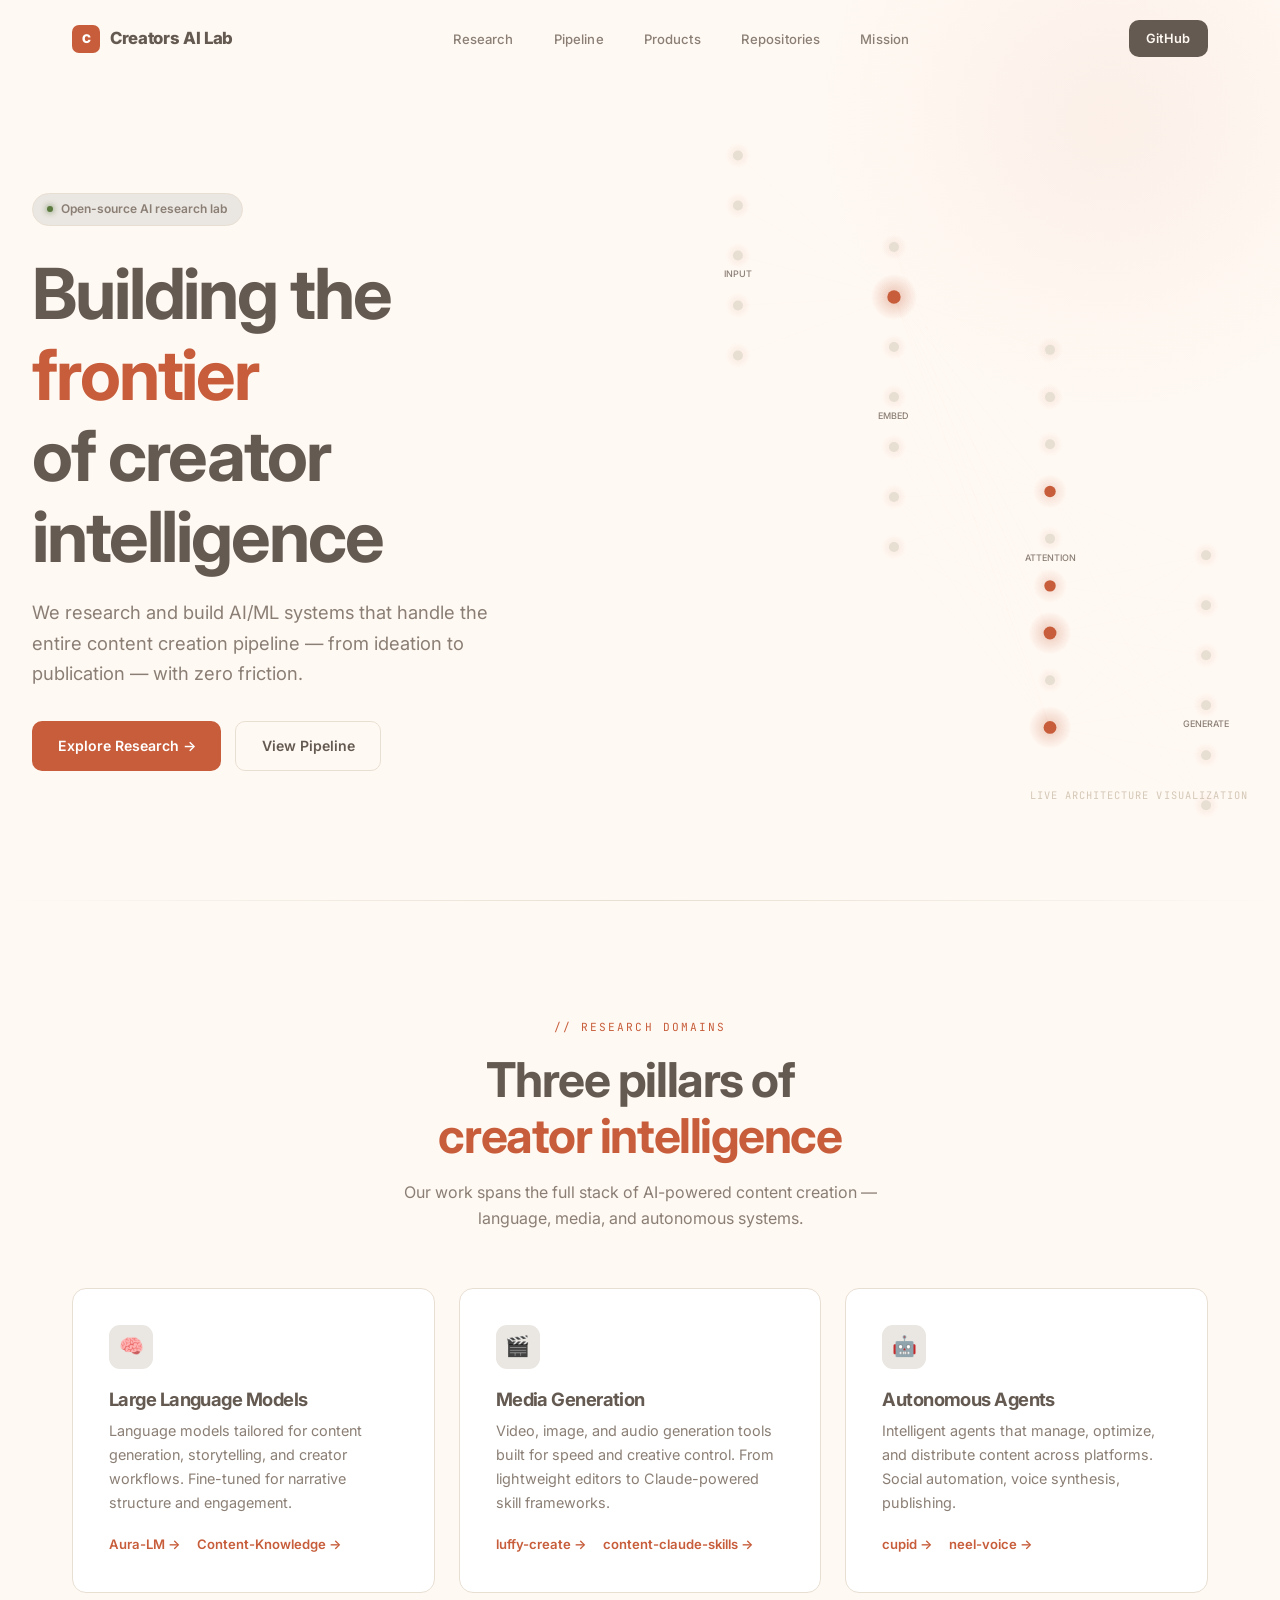
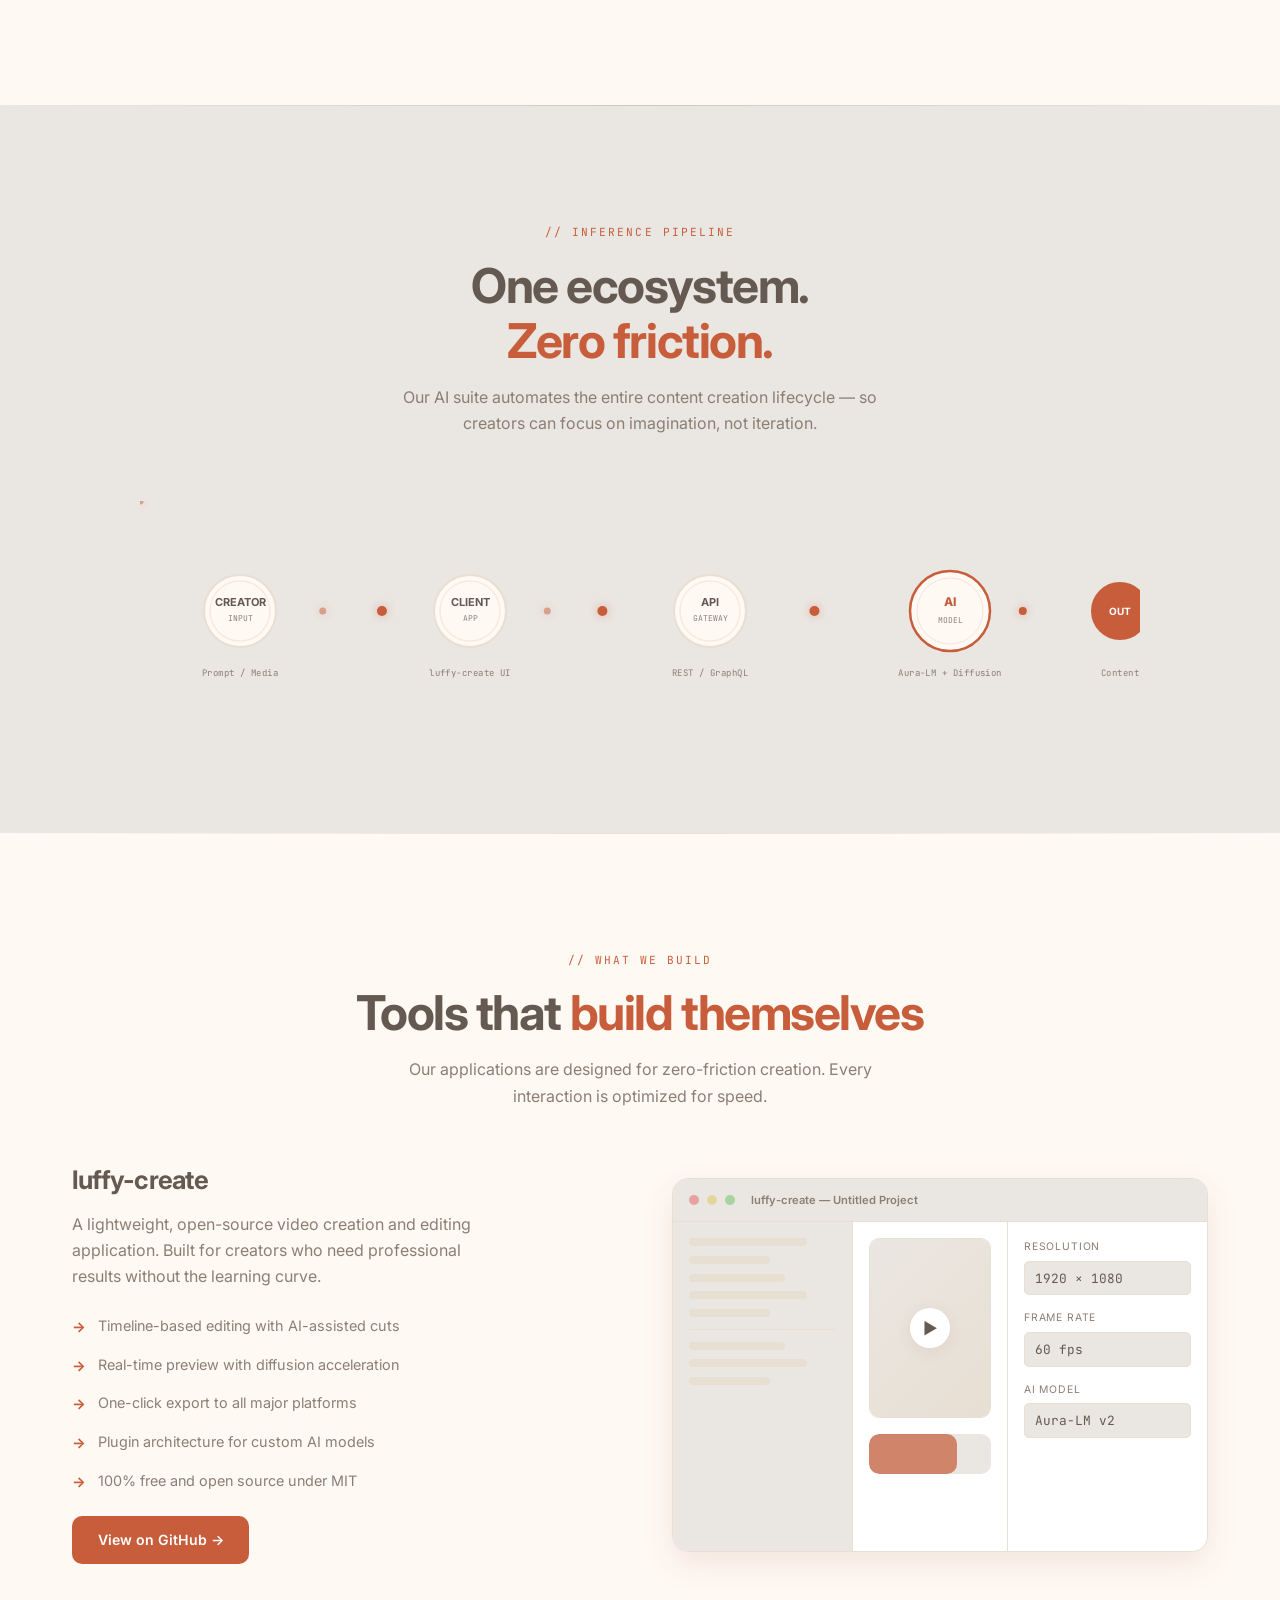
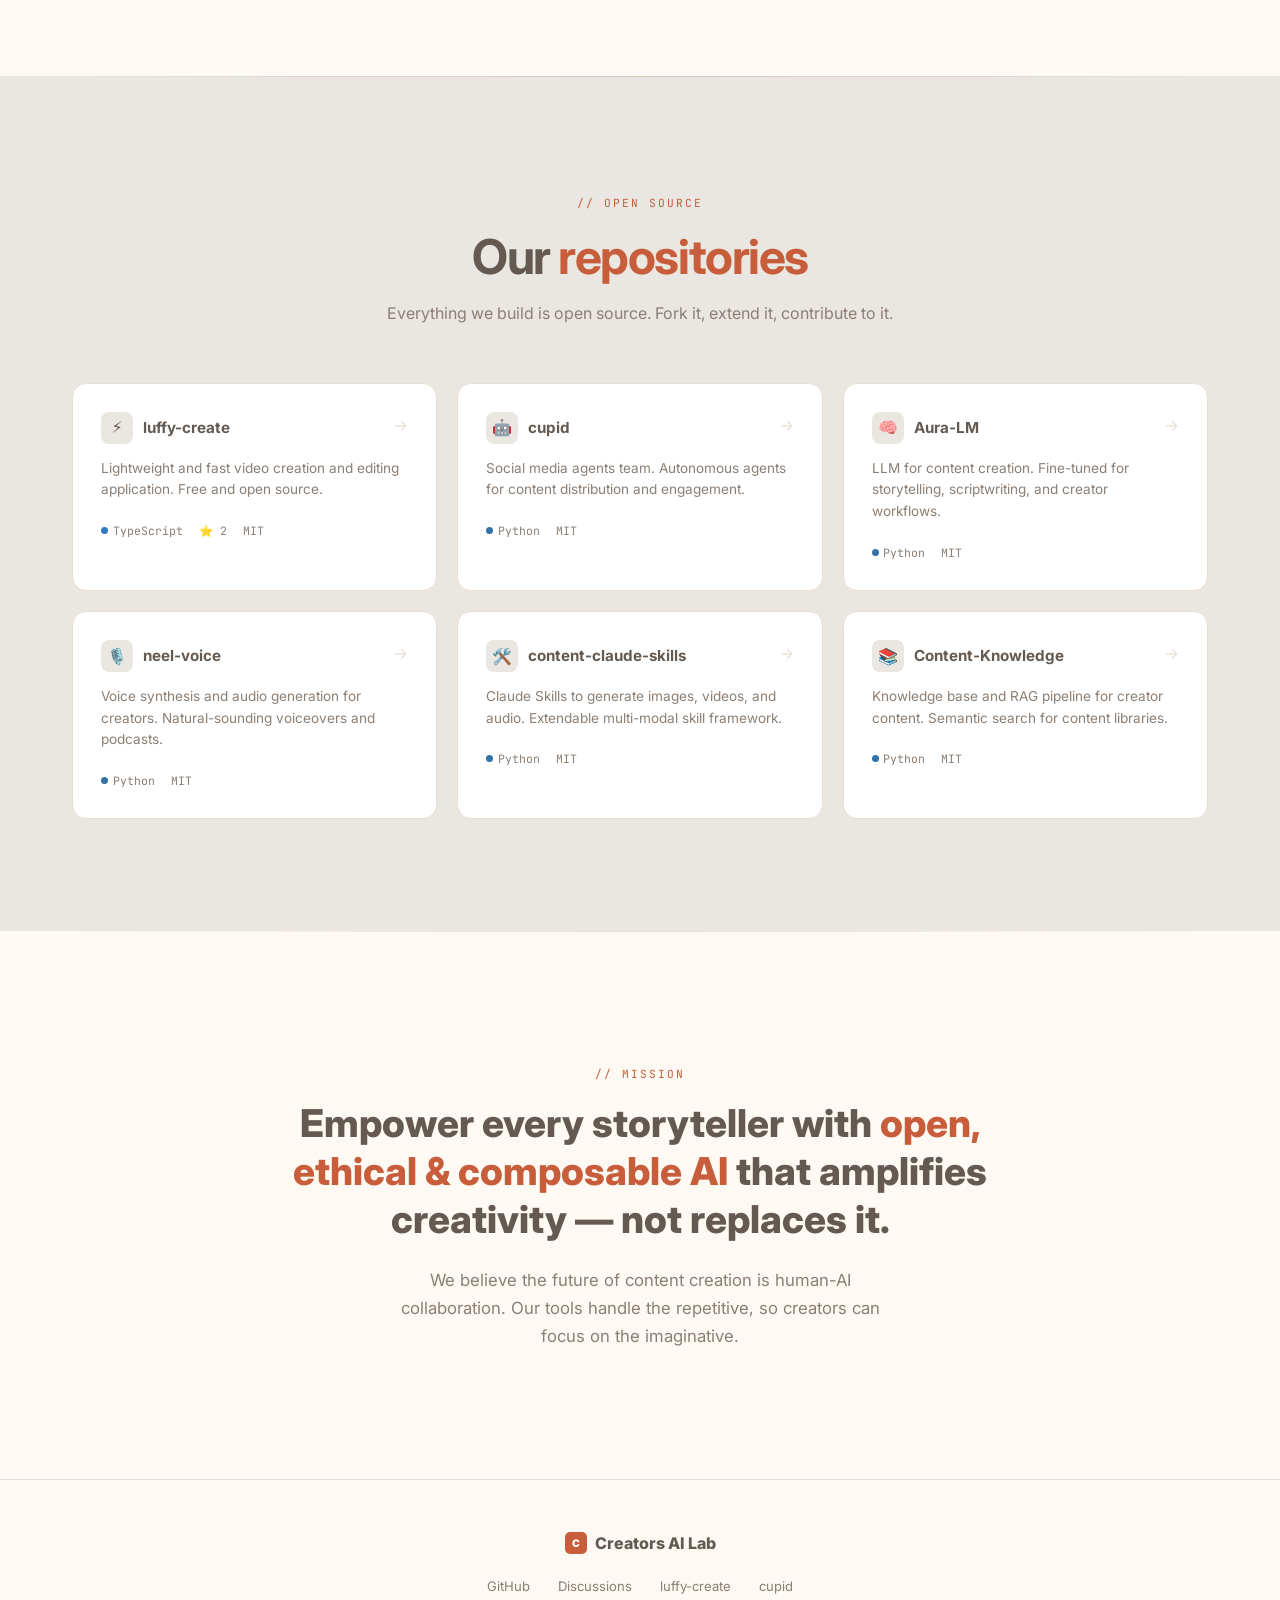
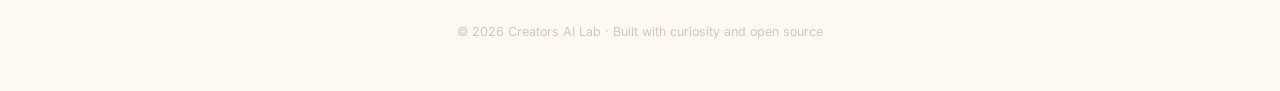
==== index2.html @ 45d4f952 "experimenting with webpage" ====
<!DOCTYPE html>
<html lang="en">
<head>
    <meta charset="UTF-8">
    <meta name="viewport" content="width=device-width, initial-scale=1.0">
    <title>Creators AI Lab — Frontier AI Research for Content Creation</title>
    <meta name="description" content="Creators AI Lab researches and builds open-source AI/ML applications for content creators. LLMs, Media Generation, and Autonomous Agents.">
    <link rel="preconnect" href="https://fonts.googleapis.com">
    <link rel="preconnect" href="https://fonts.gstatic.com" crossorigin>
    <link href="https://fonts.googleapis.com/css2?family=Inter:wght@300;400;500;600;700;800;900&family=JetBrains+Mono:wght@400;500&display=swap" rel="stylesheet">
    <link rel="stylesheet" href="style2.css">
<base target="_blank">
</head>
<body>

    <!-- ═══════════════════════════════════════════════════════════════════ -->
    <!--  NAVIGATION                                                        -->
    <!-- ═══════════════════════════════════════════════════════════════════ -->
    <nav id="navbar">
        <div class="container">
            <a href="#" class="nav-logo">
                <div class="nav-logo-mark">C</div>
                Creators AI Lab
            </a>
            <ul class="nav-links">
                <li><a href="#research">Research</a></li>
                <li><a href="#pipeline">Pipeline</a></li>
                <li><a href="#builder">Products</a></li>
                <li><a href="#repositories">Repositories</a></li>
                <li><a href="#mission">Mission</a></li>
            </ul>
            <a href="https://github.com/Creatorsai-Lab" class="nav-cta" target="_blank" rel="noopener">GitHub</a>
        </div>
    </nav>

    <!-- ═══════════════════════════════════════════════════════════════════ -->
    <!--  HERO — Neural Network Canvas                                      -->
    <!-- ═══════════════════════════════════════════════════════════════════ -->
    <section class="hero">
        <div class="container" style="display:contents;">
            <div class="hero-content">
                <div class="hero-badge">
                    <span class="pulse"></span>
                    Open-source AI research lab
                </div>
                <h1>
                    <span class="line">Building the</span>
                    <span class="line accent">frontier</span>
                    <span class="line">of creator intelligence</span>
                </h1>
                <p class="hero-subtitle">
                    We research and build AI/ML systems that handle the entire content creation pipeline — from ideation to publication — with zero friction.
                </p>
                <div class="hero-ctas">
                    <a href="https://github.com/Creatorsai-Lab" class="btn-primary" target="_blank" rel="noopener">
                        Explore Research →
                    </a>
                    <a href="#pipeline" class="btn-ghost">View Pipeline</a>
                </div>
            </div>

            <div class="hero-visual">
                <canvas id="neural-canvas"></canvas>
                <div class="hero-visual-label">Live Architecture Visualization</div>
            </div>
        </div>
    </section>

    <!-- ═══════════════════════════════════════════════════════════════════ -->
    <!--  RESEARCH DOMAINS                                                  -->
    <!-- ═══════════════════════════════════════════════════════════════════ -->
    <section class="research-section" id="research">
        <div class="container">
            <div class="section-header" style="text-align:center;">
                <span class="section-tag">// Research Domains</span>
                <h2 class="reveal">Three pillars of<br><span class="accent">creator intelligence</span></h2>
                <p class="reveal reveal-delay-1" style="max-width:520px;margin:1rem auto 0;">Our work spans the full stack of AI-powered content creation — language, media, and autonomous systems.</p>
            </div>

            <div class="research-grid">
                <div class="research-card reveal reveal-delay-1">
                    <div class="research-card-icon">🧠</div>
                    <h3>Large Language Models</h3>
                    <p>Language models tailored for content generation, storytelling, and creator workflows. Fine-tuned for narrative structure and engagement.</p>
                    <div class="research-card-links">
                        <a href="https://github.com/Creatorsai-Lab/Aura-LM" target="_blank" rel="noopener">Aura-LM →</a>
                        <a href="https://github.com/Creatorsai-Lab/Content-Knowledge" target="_blank" rel="noopener">Content-Knowledge →</a>
                    </div>
                </div>

                <div class="research-card reveal reveal-delay-2">
                    <div class="research-card-icon">🎬</div>
                    <h3>Media Generation</h3>
                    <p>Video, image, and audio generation tools built for speed and creative control. From lightweight editors to Claude-powered skill frameworks.</p>
                    <div class="research-card-links">
                        <a href="https://github.com/Creatorsai-Lab/luffy-create" target="_blank" rel="noopener">luffy-create →</a>
                        <a href="https://github.com/Creatorsai-Lab/content-claude-skills" target="_blank" rel="noopener">content-claude-skills →</a>
                    </div>
                </div>

                <div class="research-card reveal reveal-delay-3">
                    <div class="research-card-icon">🤖</div>
                    <h3>Autonomous Agents</h3>
                    <p>Intelligent agents that manage, optimize, and distribute content across platforms. Social automation, voice synthesis, publishing.</p>
                    <div class="research-card-links">
                        <a href="https://github.com/Creatorsai-Lab/cupid" target="_blank" rel="noopener">cupid →</a>
                        <a href="https://github.com/Creatorsai-Lab/neel-voice" target="_blank" rel="noopener">neel-voice →</a>
                    </div>
                </div>
            </div>
        </div>
    </section>

    <!-- ═══════════════════════════════════════════════════════════════════ -->
    <!--  INFERENCE PIPELINE — Client/Server SVG Animation                  -->
    <!-- ═══════════════════════════════════════════════════════════════════ -->
    <section class="pipeline-section" id="pipeline">
        <div class="pipeline-container">
            <div class="section-header" style="text-align:center;">
                <span class="section-tag">// Inference Pipeline</span>
                <h2 class="reveal">One ecosystem.<br><span class="accent">Zero friction.</span></h2>
                <p class="reveal reveal-delay-1" style="max-width:520px;margin:1rem auto 0;">Our AI suite automates the entire content creation lifecycle — so creators can focus on imagination, not iteration.</p>
            </div>

            <div class="pipeline-svg-wrapper reveal reveal-delay-2">
                <svg viewBox="0 0 1000 220" xmlns="http://www.w3.org/2000/svg" id="pipeline-svg">
                    <defs>
                        <linearGradient id="pathGrad" x1="0%" y1="0%" x2="100%" y2="0%">
                            <stop offset="0%" stop-color="#c75d3a" stop-opacity="0.3"/>
                            <stop offset="50%" stop-color="#af6d58" stop-opacity="0.5"/>
                            <stop offset="100%" stop-color="#c75d3a" stop-opacity="0.3"/>
                        </linearGradient>
                        <filter id="glow">
                            <feGaussianBlur stdDeviation="3" result="blur"/>
                            <feMerge>
                                <feMergeNode in="blur"/>
                                <feMergeNode in="SourceGraphic"/>
                            </feMerge>
                        </filter>
                    </defs>

                    <!-- Connection paths -->
                    <path id="path1" d="M 100 110 C 200 110, 220 110, 280 110" fill="none" stroke="url(#pathGrad)" stroke-width="2" stroke-dasharray="6,4"/>
                    <path id="path2" d="M 380 110 C 440 110, 460 110, 520 110" fill="none" stroke="url(#pathGrad)" stroke-width="2" stroke-dasharray="6,4"/>
                    <path id="path3" d="M 620 110 C 680 110, 700 110, 760 110" fill="none" stroke="url(#pathGrad)" stroke-width="2" stroke-dasharray="6,4"/>
                    <path id="path4" d="M 860 110 C 920 110, 940 110, 980 110" fill="none" stroke="url(#pathGrad)" stroke-width="2" stroke-dasharray="6,4"/>

                    <!-- Node 1: Creator Input -->
                    <g class="pipeline-node" transform="translate(100, 110)">
                        <circle r="36" fill="#fff9f3" stroke="#e8dfd3" stroke-width="2"/>
                        <circle r="30" fill="white" stroke="#c75d3a" stroke-width="1.5" opacity="0.1"/>
                        <text y="-5" text-anchor="middle" font-family="Inter" font-size="11" font-weight="700" fill="#645a51">CREATOR</text>
                        <text y="10" text-anchor="middle" font-family="JetBrains Mono" font-size="8" fill="#8b7f75">INPUT</text>
                    </g>

                    <!-- Node 2: Client App -->
                    <g class="pipeline-node" transform="translate(330, 110)">
                        <circle r="36" fill="#fff9f3" stroke="#e8dfd3" stroke-width="2"/>
                        <circle r="30" fill="white" stroke="#c75d3a" stroke-width="1.5" opacity="0.1"/>
                        <text y="-5" text-anchor="middle" font-family="Inter" font-size="11" font-weight="700" fill="#645a51">CLIENT</text>
                        <text y="10" text-anchor="middle" font-family="JetBrains Mono" font-size="8" fill="#8b7f75">APP</text>
                    </g>

                    <!-- Node 3: API Gateway -->
                    <g class="pipeline-node" transform="translate(570, 110)">
                        <circle r="36" fill="#fff9f3" stroke="#e8dfd3" stroke-width="2"/>
                        <circle r="30" fill="white" stroke="#c75d3a" stroke-width="1.5" opacity="0.1"/>
                        <text y="-5" text-anchor="middle" font-family="Inter" font-size="11" font-weight="700" fill="#645a51">API</text>
                        <text y="10" text-anchor="middle" font-family="JetBrains Mono" font-size="8" fill="#8b7f75">GATEWAY</text>
                    </g>

                    <!-- Node 4: AI Model -->
                    <g class="pipeline-node" transform="translate(810, 110)">
                        <circle r="40" fill="#fff9f3" stroke="#c75d3a" stroke-width="2.5"/>
                        <circle r="33" fill="white" stroke="#c75d3a" stroke-width="1" opacity="0.15"/>
                        <text y="-5" text-anchor="middle" font-family="Inter" font-size="12" font-weight="800" fill="#c75d3a">AI</text>
                        <text y="12" text-anchor="middle" font-family="JetBrains Mono" font-size="8" fill="#8b7f75">MODEL</text>
                    </g>

                    <!-- Node 5: Output -->
                    <g class="pipeline-node" transform="translate(980, 110)">
                        <circle r="28" fill="#c75d3a" stroke="#c75d3a" stroke-width="2"/>
                        <text y="4" text-anchor="middle" font-family="Inter" font-size="10" font-weight="700" fill="white">OUT</text>
                    </g>

                    <!-- Animated packets -->
                    <circle class="packet" r="5" fill="#c75d3a" filter="url(#glow)">
                        <animateMotion dur="3s" repeatCount="indefinite" path="M 100 110 C 200 110, 220 110, 280 110"/>
                    </circle>
                    <circle class="packet" r="5" fill="#c75d3a" filter="url(#glow)">
                        <animateMotion dur="3s" begin="0.6s" repeatCount="indefinite" path="M 380 110 C 440 110, 460 110, 520 110"/>
                    </circle>
                    <circle class="packet" r="5" fill="#c75d3a" filter="url(#glow)">
                        <animateMotion dur="3s" begin="1.2s" repeatCount="indefinite" path="M 620 110 C 680 110, 700 110, 760 110"/>
                    </circle>
                    <circle class="packet" r="4" fill="#af6d58" filter="url(#glow)">
                        <animateMotion dur="3s" begin="1.8s" repeatCount="indefinite" path="M 860 110 C 920 110, 940 110, 980 110"/>
                    </circle>

                    <!-- Secondary slower packets -->
                    <circle class="packet" r="3.5" fill="#c75d3a" opacity="0.5">
                        <animateMotion dur="4.5s" begin="0.3s" repeatCount="indefinite" path="M 100 110 C 200 110, 220 110, 280 110"/>
                    </circle>
                    <circle class="packet" r="3.5" fill="#c75d3a" opacity="0.5">
                        <animateMotion dur="4.5s" begin="1.5s" repeatCount="indefinite" path="M 380 110 C 440 110, 460 110, 520 110"/>
                    </circle>
                    <circle class="packet" r="3.5" fill="#c75d3a" opacity="0.5">
                        <animateMotion dur="4.5s" begin="2.7s" repeatCount="indefinite" path="M 620 110 C 680 110, 700 110, 760 110"/>
                    </circle>

                    <!-- Labels below nodes -->
                    <text x="100" y="175" text-anchor="middle" font-family="JetBrains Mono" font-size="9" fill="#8b7f75" letter-spacing="0.05em">Prompt / Media</text>
                    <text x="330" y="175" text-anchor="middle" font-family="JetBrains Mono" font-size="9" fill="#8b7f75" letter-spacing="0.05em">luffy-create UI</text>
                    <text x="570" y="175" text-anchor="middle" font-family="JetBrains Mono" font-size="9" fill="#8b7f75" letter-spacing="0.05em">REST / GraphQL</text>
                    <text x="810" y="175" text-anchor="middle" font-family="JetBrains Mono" font-size="9" fill="#8b7f75" letter-spacing="0.05em">Aura-LM + Diffusion</text>
                    <text x="980" y="175" text-anchor="middle" font-family="JetBrains Mono" font-size="9" fill="#8b7f75" letter-spacing="0.05em">Content</text>
                </svg>
            </div>
        </div>
    </section>

    <!-- ═══════════════════════════════════════════════════════════════════ -->
    <!--  APP BUILDER — Self-Building Interface Animation                   -->
    <!-- ═══════════════════════════════════════════════════════════════════ -->
    <section class="builder-section" id="builder">
        <div class="container">
            <div class="section-header" style="text-align:center;">
                <span class="section-tag">// What We Build</span>
                <h2 class="reveal">Tools that <span class="accent">build themselves</span></h2>
                <p class="reveal reveal-delay-1" style="max-width:520px;margin:1rem auto 0;">Our applications are designed for zero-friction creation. Every interaction is optimized for speed.</p>
            </div>

            <div class="builder-grid">
                <div class="builder-text reveal">
                    <h3>luffy-create</h3>
                    <p>A lightweight, open-source video creation and editing application. Built for creators who need professional results without the learning curve.</p>
                    <ul class="builder-features">
                        <li>Timeline-based editing with AI-assisted cuts</li>
                        <li>Real-time preview with diffusion acceleration</li>
                        <li>One-click export to all major platforms</li>
                        <li>Plugin architecture for custom AI models</li>
                        <li>100% free and open source under MIT</li>
                    </ul>
                    <a href="https://github.com/Creatorsai-Lab/luffy-create" class="btn-primary" target="_blank" rel="noopener" style="margin-top:0.5rem;">
                        View on GitHub →
                    </a>
                </div>

                <div class="app-window reveal reveal-delay-2" id="app-window">
                    <div class="app-header">
                        <div class="app-dot red"></div>
                        <div class="app-dot yellow"></div>
                        <div class="app-dot green"></div>
                        <span class="app-title">luffy-create — Untitled Project</span>
                    </div>
                    <div class="app-body">
                        <div class="app-sidebar" id="app-sidebar">
                            <div class="sidebar-item wide" style="animation-delay:0.1s"></div>
                            <div class="sidebar-item narrow" style="animation-delay:0.2s"></div>
                            <div class="sidebar-item medium" style="animation-delay:0.3s"></div>
                            <div class="sidebar-item wide" style="animation-delay:0.4s"></div>
                            <div class="sidebar-item narrow" style="animation-delay:0.5s"></div>
                            <div style="height:1px;background:var(--color-border);margin:0.75rem 0;"></div>
                            <div class="sidebar-item medium" style="animation-delay:0.7s"></div>
                            <div class="sidebar-item wide" style="animation-delay:0.8s"></div>
                            <div class="sidebar-item narrow" style="animation-delay:0.9s"></div>
                        </div>
                        <div class="app-main" id="app-main">
                            <div class="app-preview">
                                <div class="app-preview-video" id="app-preview-video">
                                    <div class="play-btn" id="play-btn">▶</div>
                                </div>
                            </div>
                            <div class="app-timeline" id="app-timeline">
                                <div class="timeline-progress" id="timeline-progress"></div>
                            </div>
                        </div>
                        <div class="app-right" id="app-right">
                            <div class="param-row" style="animation-delay:0.5s">
                                <div class="param-label">Resolution</div>
                                <div class="param-value">1920 × 1080</div>
                            </div>
                            <div class="param-row" style="animation-delay:0.65s">
                                <div class="param-label">Frame Rate</div>
                                <div class="param-value">60 fps</div>
                            </div>
                            <div class="param-row" style="animation-delay:0.8s">
                                <div class="param-label">AI Model</div>
                                <div class="param-value">Aura-LM v2</div>
                            </div>
                            <div class="param-row" style="animation-delay:0.95s">
                                <div class="param-label">Creativity</div>
                                <div class="param-slider" style="animation-delay:1.1s"></div>
                            </div>
                            <div class="param-row" style="animation-delay:1.1s">
                                <div class="param-label">Coherence</div>
                                <div class="param-slider" style="animation-delay:1.25s"></div>
                            </div>
                        </div>
                    </div>
                </div>
            </div>
        </div>
    </section>

    <!-- ═══════════════════════════════════════════════════════════════════ -->
    <!--  REPOSITORIES                                                      -->
    <!-- ═══════════════════════════════════════════════════════════════════ -->
    <section class="repos-section" id="repositories">
        <div class="container">
            <div class="section-header" style="text-align:center;">
                <span class="section-tag">// Open Source</span>
                <h2 class="reveal">Our <span class="accent">repositories</span></h2>
                <p class="reveal reveal-delay-1" style="max-width:520px;margin:1rem auto 0;">Everything we build is open source. Fork it, extend it, contribute to it.</p>
            </div>

            <div class="repos-grid">
                <a href="https://github.com/Creatorsai-Lab/luffy-create" class="repo-card reveal reveal-delay-1" target="_blank" rel="noopener">
                    <div class="repo-card-header">
                        <div class="repo-card-icon">⚡</div>
                        <div class="repo-card-name">luffy-create</div>
                    </div>
                    <p class="repo-card-desc">Lightweight and fast video creation and editing application. Free and open source.</p>
                    <div class="repo-card-meta">
                        <span><span class="lang-dot" style="background:#3178c6"></span>TypeScript</span>
                        <span>⭐ 2</span>
                        <span>MIT</span>
                    </div>
                </a>

                <a href="https://github.com/Creatorsai-Lab/cupid" class="repo-card reveal reveal-delay-2" target="_blank" rel="noopener">
                    <div class="repo-card-header">
                        <div class="repo-card-icon">🤖</div>
                        <div class="repo-card-name">cupid</div>
                    </div>
                    <p class="repo-card-desc">Social media agents team. Autonomous agents for content distribution and engagement.</p>
                    <div class="repo-card-meta">
                        <span><span class="lang-dot" style="background:#3572A5"></span>Python</span>
                        <span>MIT</span>
                    </div>
                </a>

                <a href="https://github.com/Creatorsai-Lab/Aura-LM" class="repo-card reveal reveal-delay-3" target="_blank" rel="noopener">
                    <div class="repo-card-header">
                        <div class="repo-card-icon">🧠</div>
                        <div class="repo-card-name">Aura-LM</div>
                    </div>
                    <p class="repo-card-desc">LLM for content creation. Fine-tuned for storytelling, scriptwriting, and creator workflows.</p>
                    <div class="repo-card-meta">
                        <span><span class="lang-dot" style="background:#3572A5"></span>Python</span>
                        <span>MIT</span>
                    </div>
                </a>

                <a href="https://github.com/Creatorsai-Lab/neel-voice" class="repo-card reveal reveal-delay-1" target="_blank" rel="noopener">
                    <div class="repo-card-header">
                        <div class="repo-card-icon">🎙️</div>
                        <div class="repo-card-name">neel-voice</div>
                    </div>
                    <p class="repo-card-desc">Voice synthesis and audio generation for creators. Natural-sounding voiceovers and podcasts.</p>
                    <div class="repo-card-meta">
                        <span><span class="lang-dot" style="background:#3572A5"></span>Python</span>
                        <span>MIT</span>
                    </div>
                </a>

                <a href="https://github.com/Creatorsai-Lab/content-claude-skills" class="repo-card reveal reveal-delay-2" target="_blank" rel="noopener">
                    <div class="repo-card-header">
                        <div class="repo-card-icon">🛠️</div>
                        <div class="repo-card-name">content-claude-skills</div>
                    </div>
                    <p class="repo-card-desc">Claude Skills to generate images, videos, and audio. Extendable multi-modal skill framework.</p>
                    <div class="repo-card-meta">
                        <span><span class="lang-dot" style="background:#3572A5"></span>Python</span>
                        <span>MIT</span>
                    </div>
                </a>

                <a href="https://github.com/Creatorsai-Lab/Content-Knowledge" class="repo-card reveal reveal-delay-3" target="_blank" rel="noopener">
                    <div class="repo-card-header">
                        <div class="repo-card-icon">📚</div>
                        <div class="repo-card-name">Content-Knowledge</div>
                    </div>
                    <p class="repo-card-desc">Knowledge base and RAG pipeline for creator content. Semantic search for content libraries.</p>
                    <div class="repo-card-meta">
                        <span><span class="lang-dot" style="background:#3572A5"></span>Python</span>
                        <span>MIT</span>
                    </div>
                </a>
            </div>
        </div>
    </section>

    <!-- ═══════════════════════════════════════════════════════════════════ -->
    <!--  MISSION                                                           -->
    <!-- ═══════════════════════════════════════════════════════════════════ -->
    <section class="mission-section" id="mission">
        <div class="container">
            <span class="section-tag">// Mission</span>
            <p class="mission-quote reveal">
                Empower every storyteller with <span class="accent">open, ethical & composable AI</span> that amplifies creativity — not replaces it.
            </p>
            <p class="mission-sub reveal reveal-delay-1">
                We believe the future of content creation is human-AI collaboration. Our tools handle the repetitive, so creators can focus on the imaginative.
            </p>
        </div>
    </section>

    <!-- ═══════════════════════════════════════════════════════════════════ -->
    <!--  FOOTER                                                            -->
    <!-- ═══════════════════════════════════════════════════════════════════ -->
    <footer>
        <div class="container">
            <div class="footer-logo">
                <div class="nav-logo-mark" style="width:22px;height:22px;border-radius:5px;font-size:0.65rem;">C</div>
                Creators AI Lab
            </div>
            <div class="footer-links">
                <a href="https://github.com/Creatorsai-Lab" target="_blank" rel="noopener">GitHub</a>
                <a href="https://github.com/Creatorsai-Lab/.github/discussions" target="_blank" rel="noopener">Discussions</a>
                <a href="https://github.com/Creatorsai-Lab/luffy-create" target="_blank" rel="noopener">luffy-create</a>
                <a href="https://github.com/Creatorsai-Lab/cupid" target="_blank" rel="noopener">cupid</a>
            </div>
            <p class="footer-copy">© 2026 Creators AI Lab · Built with curiosity and open source</p>
        </div>
    </footer>

    <!-- ═══════════════════════════════════════════════════════════════════ -->
    <!--  SCRIPTS                                                           -->
    <!-- ═══════════════════════════════════════════════════════════════════ -->
    <script>
    // ═══════════════════════════════════════════════════════════════════════
    //  1. NEURAL NETWORK CANVAS — Layered Architecture Animation
    // ═══════════════════════════════════════════════════════════════════════
    (function() {
        const canvas = document.getElementById('neural-canvas');
        const ctx = canvas.getContext('2d');
        let W, H;
        let layers = [];
        let signals = [];
        let frame = 0;

        const COLORS = {
            neuron: '#c75d3a',
            neuronGlow: 'rgba(199, 93, 58, 0.15)',
            connection: 'rgba(199, 93, 58, 0.08)',
            signal: '#c75d3a',
            text: '#8b7f75'
        };

        function resize() {
            const rect = canvas.parentElement.getBoundingClientRect();
            W = canvas.width = rect.width * window.devicePixelRatio;
            H = canvas.height = rect.height * window.devicePixelRatio;
            ctx.scale(window.devicePixelRatio, window.devicePixelRatio);
            W /= window.devicePixelRatio;
            H /= window.devicePixelRatio;
            initLayers();
        }

        function initLayers() {
            layers = [];
            const layerConfigs = [
                { count: 5,  label: 'INPUT',    y: H * 0.18 },
                { count: 7,  label: 'EMBED',    y: H * 0.38 },
                { count: 9,  label: 'ATTENTION',y: H * 0.58 },
                { count: 6,  label: 'GENERATE', y: H * 0.78 }
            ];

            const marginX = W * 0.12;
            const availableW = W - marginX * 2;

            layerConfigs.forEach((cfg, li) => {
                const x = marginX + (availableW / (layerConfigs.length - 1)) * li;
                const neurons = [];
                const spacing = Math.min(50, (H * 0.6) / cfg.count);
                const startY = cfg.y - (cfg.count - 1) * spacing / 2;

                for (let i = 0; i < cfg.count; i++) {
                    neurons.push({
                        x: x,
                        y: startY + i * spacing,
                        r: 5,
                        active: 0,
                        label: i === Math.floor(cfg.count/2) ? cfg.label : null
                    });
                }
                layers.push(neurons);
            });
        }

        function spawnSignal() {
            const startLayer = 0;
            const startNeuron = Math.floor(Math.random() * layers[startLayer].length);
            const path = [{ layer: startLayer, neuron: startNeuron }];

            for (let l = 1; l < layers.length; l++) {
                const prev = path[path.length - 1];
                // Connect to 1-3 random neurons in next layer
                const targets = [];
                const count = 1 + Math.floor(Math.random() * 2);
                for (let c = 0; c < count; c++) {
                    targets.push(Math.floor(Math.random() * layers[l].length));
                }
                path.push({ layer: l, neurons: targets });
            }

            signals.push({
                path: path,
                progress: 0,
                speed: 0.008 + Math.random() * 0.006,
                branchIndex: 0,
                branches: []
            });
        }

        function update() {
            frame++;

            // Spawn signals periodically
            if (frame % 40 === 0) spawnSignal();
            if (frame % 70 === 0) spawnSignal();

            // Update signals
            for (let i = signals.length - 1; i >= 0; i--) {
                const s = signals[i];
                s.progress += s.speed;

                // Activate neurons as signal passes
                const totalSteps = s.path.length - 1;
                const currentStep = Math.floor(s.progress * totalSteps);
                const stepProgress = (s.progress * totalSteps) - currentStep;

                if (currentStep < totalSteps) {
                    const from = s.path[currentStep];
                    const to = s.path[currentStep + 1];

                    // Activate source neuron
                    if (from.neuron !== undefined) {
                        const n = layers[from.layer][from.neuron];
                        n.active = Math.max(n.active, 1 - stepProgress);
                    }

                    // Activate target neurons
                    if (to.neurons) {
                        to.neurons.forEach(ti => {
                            const n = layers[to.layer][ti];
                            n.active = Math.max(n.active, stepProgress);
                        });
                    }
                }

                if (s.progress >= 1) {
                    signals.splice(i, 1);
                }
            }

            // Decay neuron activation
            layers.forEach(layer => {
                layer.forEach(n => {
                    n.active *= 0.92;
                });
            });
        }

        function draw() {
            ctx.clearRect(0, 0, W, H);

            // Draw connections
            ctx.strokeStyle = COLORS.connection;
            ctx.lineWidth = 1;
            for (let l = 0; l < layers.length - 1; l++) {
                for (let i = 0; i < layers[l].length; i++) {
                    for (let j = 0; j < layers[l+1].length; j++) {
                        const a = layers[l][i];
                        const b = layers[l+1][j];
                        const activity = (a.active + b.active) * 0.5;
                        ctx.globalAlpha = 0.04 + activity * 0.25;
                        ctx.beginPath();
                        ctx.moveTo(a.x, a.y);
                        ctx.lineTo(b.x, b.y);
                        ctx.stroke();
                    }
                }
            }
            ctx.globalAlpha = 1;

            // Draw signals traveling
            signals.forEach(s => {
                const totalSteps = s.path.length - 1;
                const currentStep = Math.floor(s.progress * totalSteps);
                const stepProgress = (s.progress * totalSteps) - currentStep;

                if (currentStep < totalSteps) {
                    const from = s.path[currentStep];
                    const to = s.path[currentStep + 1];

                    if (from.neuron !== undefined && to.neurons) {
                        const a = layers[from.layer][from.neuron];
                        to.neurons.forEach(ti => {
                            const b = layers[to.layer][ti];
                            const sx = a.x + (b.x - a.x) * stepProgress;
                            const sy = a.y + (b.y - a.y) * stepProgress;

                            // Glow
                            const grad = ctx.createRadialGradient(sx, sy, 0, sx, sy, 12);
                            grad.addColorStop(0, 'rgba(199, 93, 58, 0.4)');
                            grad.addColorStop(1, 'rgba(199, 93, 58, 0)');
                            ctx.fillStyle = grad;
                            ctx.beginPath();
                            ctx.arc(sx, sy, 12, 0, Math.PI * 2);
                            ctx.fill();

                            // Core
                            ctx.fillStyle = COLORS.signal;
                            ctx.beginPath();
                            ctx.arc(sx, sy, 3, 0, Math.PI * 2);
                            ctx.fill();
                        });
                    }
                }
            });

            // Draw neurons
            layers.forEach((layer, li) => {
                layer.forEach((n, ni) => {
                    const glowR = n.r + 8 + n.active * 12;
                    const grad = ctx.createRadialGradient(n.x, n.y, 0, n.x, n.y, glowR);
                    grad.addColorStop(0, `rgba(199, 93, 58, ${0.1 + n.active * 0.3})`);
                    grad.addColorStop(1, 'rgba(199, 93, 58, 0)');
                    ctx.fillStyle = grad;
                    ctx.beginPath();
                    ctx.arc(n.x, n.y, glowR, 0, Math.PI * 2);
                    ctx.fill();

                    // Neuron body
                    ctx.fillStyle = n.active > 0.3 ? '#c75d3a' : '#e8dfd3';
                    ctx.beginPath();
                    ctx.arc(n.x, n.y, n.r + n.active * 2, 0, Math.PI * 2);
                    ctx.fill();

                    // Labels
                    if (n.label && li < layers.length) {
                        ctx.fillStyle = COLORS.text;
                        ctx.font = '500 9px Inter';
                        ctx.textAlign = 'center';
                        ctx.fillText(n.label, n.x, n.y + 22);
                    }
                });
            });
        }

        function loop() {
            update();
            draw();
            requestAnimationFrame(loop);
        }

        window.addEventListener('resize', resize);
        resize();
        loop();
    })();

    // ═══════════════════════════════════════════════════════════════════════
    //  2. NAVBAR SCROLL EFFECT
    // ═══════════════════════════════════════════════════════════════════════
    const navbar = document.getElementById('navbar');
    window.addEventListener('scroll', () => {
        navbar.classList.toggle('scrolled', window.scrollY > 40);
    });

    // ═══════════════════════════════════════════════════════════════════════
    //  3. SCROLL REVEAL (Intersection Observer)
    // ═══════════════════════════════════════════════════════════════════════
    const revealObserver = new IntersectionObserver((entries) => {
        entries.forEach(entry => {
            if (entry.isIntersecting) {
                entry.target.classList.add('visible');
            }
        });
    }, { threshold: 0.12, rootMargin: '0px 0px -40px 0px' });

    document.querySelectorAll('.reveal').forEach(el => revealObserver.observe(el));

    // ═══════════════════════════════════════════════════════════════════════
    //  4. APP BUILDER ANIMATION TRIGGER
    // ═══════════════════════════════════════════════════════════════════════
    const appObserver = new IntersectionObserver((entries) => {
        entries.forEach(entry => {
            if (entry.isIntersecting) {
                const win = entry.target;
                win.querySelector('#app-sidebar').classList.add('visible');
                win.querySelector('#app-main').classList.add('visible');
                win.querySelector('#app-right').classList.add('visible');
                win.querySelector('#app-preview-video').classList.add('visible');
                win.querySelector('#play-btn').classList.add('visible');
                win.querySelector('#app-timeline').classList.add('visible');
                win.querySelector('#timeline-progress').classList.add('visible');
                win.querySelectorAll('.sidebar-item').forEach((item, i) => {
                    setTimeout(() => item.classList.add('visible'), 100 + i * 80);
                });
                win.querySelectorAll('.param-row').forEach((row, i) => {
                    setTimeout(() => row.classList.add('visible'), 500 + i * 120);
                });
                win.querySelectorAll('.param-slider').forEach((slider, i) => {
                    setTimeout(() => slider.classList.add('visible'), 1000 + i * 150);
                });
                appObserver.unobserve(win);
            }
        });
    }, { threshold: 0.3 });

    const appWindow = document.getElementById('app-window');
    if (appWindow) appObserver.observe(appWindow);
    </script>
</body>
</html>
---- style2.css ----
/* ═══════════════════════════════════════════════════════════════════════ */
/*  CREATORS AI LAB — Global Stylesheet                                  */
/*  Warm editorial palette · Custom animations · No frameworks           */
/* ═══════════════════════════════════════════════════════════════════════ */

/* ─── Design Tokens ──────────────────────────────────────────────────── */
:root {
  --color-primary: #c75d3a;
  --color-secondary: #af6d58;
  --color-background: #fff9f3;
  --color-inline-bg: #eae6e1;
  --color-text: #645a51;
  --color-muted: #8b7f75;
  --color-border: #e8dfd3;
  --color-border-hover: #d4c7b6;
  --color-success: #5a7a3e;
  --color-warning: #d4a04c;
  --color-destructive: #b5403a;
  --color-info: #6b7b8c;
  --color-input-focus: #c75d3a;
  --shadow-sm: 0 1px 3px rgba(139, 63, 35, 0.06);
  --shadow-md: 0 4px 16px rgba(139, 63, 35, 0.08);
  --shadow-lg: 0 12px 32px rgba(139, 63, 35, 0.1);
  --border-radius: 0.625rem;
  --font-sans: 'Inter', system-ui, -apple-system, BlinkMacSystemFont, sans-serif;
  --font-mono: 'JetBrains Mono', 'SF Mono', Monaco, monospace;
  --ease-out-expo: cubic-bezier(0.16, 1, 0.3, 1);
  --ease-in-out-sine: cubic-bezier(0.37, 0, 0.63, 1);
}

/* ─── Reset & Base ───────────────────────────────────────────────────── */
*, *::before, *::after { margin: 0; padding: 0; box-sizing: border-box; }

html {
  scroll-behavior: smooth;
  font-size: 16px;
  -webkit-font-smoothing: antialiased;
  -moz-osx-font-smoothing: grayscale;
}

body {
  font-family: var(--font-sans);
  background: var(--color-background);
  color: var(--color-text);
  line-height: 1.65;
  overflow-x: hidden;
}

::selection {
  background: rgba(199, 93, 58, 0.18);
  color: var(--color-text);
}

/* ─── Typography ─────────────────────────────────────────────────────── */
h1, h2, h3, h4 { font-weight: 700; line-height: 1.15; letter-spacing: -0.03em; color: var(--color-text); }
h1 { font-size: clamp(2.8rem, 5.5vw, 4.5rem); }
h2 { font-size: clamp(2rem, 4vw, 3rem); }
h3 { font-size: clamp(1.25rem, 2vw, 1.5rem); }

p { color: var(--color-muted); }

.accent { color: var(--color-primary); }

/* ─── Utilities ──────────────────────────────────────────────────────── */
.container {
  max-width: 1200px;
  margin: 0 auto;
  padding: 0 2rem;
}

.section-tag {
  font-family: var(--font-mono);
  font-size: 0.7rem;
  text-transform: uppercase;
  letter-spacing: 0.18em;
  color: var(--color-primary);
  margin-bottom: 1rem;
  display: inline-block;
}

/* ─── Scrollbar ──────────────────────────────────────────────────────── */
::-webkit-scrollbar { width: 5px; }
::-webkit-scrollbar-track { background: var(--color-background); }
::-webkit-scrollbar-thumb { background: var(--color-border); border-radius: 3px; }
::-webkit-scrollbar-thumb:hover { background: var(--color-border-hover); }

/* ═══════════════════════════════════════════════════════════════════════ */
/*  NAVIGATION                                                           */
/* ═══════════════════════════════════════════════════════════════════════ */
nav {
  position: fixed;
  top: 0; left: 0; right: 0;
  z-index: 1000;
  padding: 1.25rem 0;
  transition: all 0.5s var(--ease-out-expo);
}

nav.scrolled {
  background: rgba(255, 249, 243, 0.92);
  backdrop-filter: blur(16px) saturate(1.2);
  border-bottom: 1px solid var(--color-border);
  padding: 0.875rem 0;
}

nav .container {
  display: flex;
  align-items: center;
  justify-content: space-between;
}

.nav-logo {
  display: flex;
  align-items: center;
  gap: 0.625rem;
  text-decoration: none;
  font-weight: 800;
  font-size: 1.05rem;
  letter-spacing: -0.02em;
  color: var(--color-text);
}

.nav-logo-mark {
  width: 28px; height: 28px;
  border-radius: 7px;
  background: var(--color-primary);
  display: flex;
  align-items: center;
  justify-content: center;
  color: white;
  font-size: 0.75rem;
  font-weight: 900;
}

.nav-links {
  display: flex;
  gap: 2.5rem;
  list-style: none;
}

.nav-links a {
  color: var(--color-muted);
  text-decoration: none;
  font-size: 0.82rem;
  font-weight: 500;
  letter-spacing: 0.01em;
  transition: color 0.3s ease;
  position: relative;
}

.nav-links a::after {
  content: '';
  position: absolute;
  bottom: -3px; left: 0;
  width: 0; height: 1.5px;
  background: var(--color-primary);
  transition: width 0.35s var(--ease-out-expo);
}

.nav-links a:hover { color: var(--color-text); }
.nav-links a:hover::after { width: 100%; }

.nav-cta {
  padding: 0.5rem 1.1rem;
  border-radius: var(--border-radius);
  background: var(--color-text);
  color: var(--color-background);
  text-decoration: none;
  font-size: 0.8rem;
  font-weight: 600;
  transition: all 0.3s ease;
}

.nav-cta:hover {
  background: var(--color-primary);
  transform: translateY(-1px);
  box-shadow: var(--shadow-md);
}

/* ═══════════════════════════════════════════════════════════════════════ */
/*  HERO SECTION                                                         */
/* ═══════════════════════════════════════════════════════════════════════ */
.hero {
  min-height: 100vh;
  display: grid;
  grid-template-columns: 1fr 1fr;
  align-items: center;
  gap: 3rem;
  padding: 8rem 0 4rem;
  position: relative;
  overflow: hidden;
}

.hero::before {
  content: '';
  position: absolute;
  top: -20%; right: -10%;
  width: 600px; height: 600px;
  background: radial-gradient(circle, rgba(199, 93, 58, 0.06) 0%, transparent 70%);
  pointer-events: none;
}

.hero-content {
  position: relative;
  z-index: 2;
  padding-left: 2rem;
}

.hero-badge {
  display: inline-flex;
  align-items: center;
  gap: 0.5rem;
  padding: 0.35rem 0.9rem;
  border-radius: 100px;
  background: var(--color-inline-bg);
  border: 1px solid var(--color-border);
  font-size: 0.75rem;
  font-weight: 600;
  color: var(--color-muted);
  margin-bottom: 1.75rem;
  opacity: 0;
  animation: fadeInUp 0.8s var(--ease-out-expo) 0.3s forwards;
}

.hero-badge .pulse {
  width: 6px; height: 6px;
  border-radius: 50%;
  background: var(--color-success);
  box-shadow: 0 0 6px var(--color-success);
  animation: pulseDot 2.5s ease infinite;
}

@keyframes pulseDot {
  0%, 100% { opacity: 1; transform: scale(1); }
  50% { opacity: 0.4; transform: scale(0.7); }
}

.hero h1 {
  margin-bottom: 1.25rem;
  opacity: 0;
  animation: fadeInUp 0.8s var(--ease-out-expo) 0.5s forwards;
}

.hero h1 .line { display: block; }

.hero-subtitle {
  font-size: clamp(1rem, 1.5vw, 1.15rem);
  max-width: 460px;
  margin-bottom: 2rem;
  opacity: 0;
  animation: fadeInUp 0.8s var(--ease-out-expo) 0.7s forwards;
}

.hero-ctas {
  display: flex;
  gap: 0.875rem;
  opacity: 0;
  animation: fadeInUp 0.8s var(--ease-out-expo) 0.9s forwards;
}

.btn-primary {
  padding: 0.8rem 1.6rem;
  border-radius: var(--border-radius);
  background: var(--color-primary);
  color: white;
  text-decoration: none;
  font-weight: 600;
  font-size: 0.88rem;
  border: none;
  cursor: pointer;
  transition: all 0.3s var(--ease-out-expo);
  display: inline-flex;
  align-items: center;
  gap: 0.4rem;
}

.btn-primary:hover {
  background: var(--color-secondary);
  transform: translateY(-2px);
  box-shadow: var(--shadow-lg);
}

.btn-ghost {
  padding: 0.8rem 1.6rem;
  border-radius: var(--border-radius);
  background: transparent;
  border: 1px solid var(--color-border);
  color: var(--color-text);
  text-decoration: none;
  font-weight: 600;
  font-size: 0.88rem;
  transition: all 0.3s ease;
  display: inline-flex;
  align-items: center;
  gap: 0.4rem;
}

.btn-ghost:hover {
  border-color: var(--color-border-hover);
  background: var(--color-inline-bg);
}

/* ── Neural Canvas Container ── */
.hero-visual {
  position: relative;
  height: 100%;
  min-height: 500px;
  display: flex;
  align-items: center;
  justify-content: center;
}

#neural-canvas {
  position: absolute;
  top: 0; left: 0;
  width: 100%; height: 100%;
  z-index: 1;
}

.hero-visual-label {
  position: absolute;
  bottom: 2rem; right: 2rem;
  font-family: var(--font-mono);
  font-size: 0.65rem;
  color: var(--color-border-hover);
  letter-spacing: 0.1em;
  text-transform: uppercase;
  z-index: 2;
  opacity: 0;
  animation: fadeIn 1s ease 1.5s forwards;
}

/* ═══════════════════════════════════════════════════════════════════════ */
/*  RESEARCH DOMAINS                                                     */
/* ═══════════════════════════════════════════════════════════════════════ */
.research-section {
  padding: 7rem 0;
  position: relative;
}

.research-section::before {
  content: '';
  position: absolute;
  top: 0; left: 0; right: 0;
  height: 1px;
  background: linear-gradient(90deg, transparent, var(--color-border), transparent);
}

.research-grid {
  display: grid;
  grid-template-columns: repeat(3, 1fr);
  gap: 1.5rem;
  margin-top: 3.5rem;
}

.research-card {
  background: white;
  border: 1px solid var(--color-border);
  border-radius: calc(var(--border-radius) + 4px);
  padding: 2.25rem;
  transition: all 0.45s var(--ease-out-expo);
  position: relative;
  overflow: hidden;
}

.research-card::before {
  content: '';
  position: absolute;
  top: 0; left: 0; right: 0;
  height: 3px;
  background: var(--color-primary);
  transform: scaleX(0);
  transform-origin: left;
  transition: transform 0.5s var(--ease-out-expo);
}

.research-card:hover {
  transform: translateY(-6px);
  box-shadow: var(--shadow-lg);
  border-color: var(--color-border-hover);
}

.research-card:hover::before { transform: scaleX(1); }

.research-card-icon {
  width: 44px; height: 44px;
  border-radius: 11px;
  background: var(--color-inline-bg);
  display: flex;
  align-items: center;
  justify-content: center;
  font-size: 1.25rem;
  margin-bottom: 1.25rem;
  transition: all 0.3s ease;
}

.research-card:hover .research-card-icon {
  background: var(--color-primary);
  transform: scale(1.05);
}

.research-card h3 {
  margin-bottom: 0.6rem;
  font-size: 1.15rem;
}

.research-card p {
  font-size: 0.9rem;
  line-height: 1.65;
  margin-bottom: 1.25rem;
}

.research-card-links {
  display: flex;
  gap: 1rem;
  flex-wrap: wrap;
}

.research-card-links a {
  color: var(--color-primary);
  text-decoration: none;
  font-size: 0.82rem;
  font-weight: 600;
  transition: color 0.2s ease;
}

.research-card-links a:hover { color: var(--color-secondary); }

/* ═══════════════════════════════════════════════════════════════════════ */
/*  INFERENCE PIPELINE (Client-Server Animation)                         */
/* ═══════════════════════════════════════════════════════════════════════ */
.pipeline-section {
  padding: 7rem 0;
  background: var(--color-inline-bg);
  position: relative;
  overflow: hidden;
}

.pipeline-section::before {
  content: '';
  position: absolute;
  top: 0; left: 0; right: 0;
  height: 1px;
  background: linear-gradient(90deg, transparent, var(--color-border-hover), transparent);
}

.pipeline-container {
  max-width: 1100px;
  margin: 0 auto;
  padding: 0 2rem;
}

.pipeline-svg-wrapper {
  margin-top: 4rem;
  position: relative;
}

.pipeline-svg-wrapper svg {
  width: 100%;
  height: auto;
  max-width: 1000px;
  display: block;
  margin: 0 auto;
}

/* Animated packet on SVG path */
.packet {
  fill: var(--color-primary);
  filter: drop-shadow(0 0 4px rgba(199, 93, 58, 0.4));
}

.pipeline-node {
  transition: all 0.4s ease;
}

.pipeline-node:hover {
  filter: drop-shadow(0 0 8px rgba(199, 93, 58, 0.3));
}

/* ═══════════════════════════════════════════════════════════════════════ */
/*  APP BUILDER ANIMATION                                                */
/* ═══════════════════════════════════════════════════════════════════════ */
.builder-section {
  padding: 7rem 0;
  position: relative;
}

.builder-section::before {
  content: '';
  position: absolute;
  top: 0; left: 0; right: 0;
  height: 1px;
  background: linear-gradient(90deg, transparent, var(--color-border), transparent);
}

.builder-grid {
  display: grid;
  grid-template-columns: 1fr 1fr;
  gap: 4rem;
  align-items: center;
  margin-top: 3.5rem;
}

.builder-text h3 {
  margin-bottom: 1rem;
  font-size: 1.6rem;
}

.builder-text p {
  margin-bottom: 1.5rem;
  max-width: 440px;
}

.builder-features {
  list-style: none;
}

.builder-features li {
  display: flex;
  align-items: flex-start;
  gap: 0.75rem;
  margin-bottom: 0.875rem;
  font-size: 0.9rem;
  color: var(--color-muted);
}

.builder-features li::before {
  content: '→';
  color: var(--color-primary);
  font-weight: 700;
  flex-shrink: 0;
  margin-top: 1px;
}

/* ── The App Window Animation ── */
.app-window {
  background: white;
  border: 1px solid var(--color-border);
  border-radius: calc(var(--border-radius) + 6px);
  overflow: hidden;
  box-shadow: var(--shadow-lg);
  transform: perspective(1000px) rotateY(-3deg) rotateX(2deg);
  transition: transform 0.6s var(--ease-out-expo);
}

.app-window:hover {
  transform: perspective(1000px) rotateY(0deg) rotateX(0deg);
}

.app-header {
  display: flex;
  align-items: center;
  gap: 0.5rem;
  padding: 0.75rem 1rem;
  background: var(--color-inline-bg);
  border-bottom: 1px solid var(--color-border);
}

.app-dot { width: 10px; height: 10px; border-radius: 50%; }
.app-dot.red { background: #e8a0a0; }
.app-dot.yellow { background: #e8d4a0; }
.app-dot.green { background: #a8d4a0; }

.app-title {
  margin-left: 0.5rem;
  font-size: 0.7rem;
  color: var(--color-muted);
  font-weight: 600;
}

.app-body {
  display: grid;
  grid-template-columns: 180px 1fr 200px;
  min-height: 320px;
}

.app-sidebar {
  background: var(--color-inline-bg);
  border-right: 1px solid var(--color-border);
  padding: 1rem;
  opacity: 0;
  transform: translateX(-20px);
}

.app-sidebar.visible {
  animation: slideInLeft 0.6s var(--ease-out-expo) forwards;
}

.sidebar-item {
  height: 8px;
  border-radius: 4px;
  background: var(--color-border);
  margin-bottom: 0.6rem;
  opacity: 0;
}

.sidebar-item.visible {
  animation: fadeIn 0.4s ease forwards;
}

.sidebar-item.wide { width: 80%; }
.sidebar-item.narrow { width: 55%; }
.sidebar-item.medium { width: 65%; }

.app-main {
  padding: 1rem;
  position: relative;
  opacity: 0;
}

.app-main.visible {
  animation: fadeIn 0.5s ease 0.3s forwards;
}

.app-preview {
  background: var(--color-background);
  border: 1px solid var(--color-border);
  border-radius: var(--border-radius);
  height: 180px;
  display: flex;
  align-items: center;
  justify-content: center;
  margin-bottom: 1rem;
  position: relative;
  overflow: hidden;
}

.app-preview-video {
  width: 100%;
  height: 100%;
  background: linear-gradient(135deg, var(--color-inline-bg), var(--color-border));
  position: relative;
  opacity: 0;
  transform: scale(0.9);
}

.app-preview-video.visible {
  animation: scaleIn 0.5s var(--ease-out-expo) 0.6s forwards;
}

.play-btn {
  position: absolute;
  top: 50%; left: 50%;
  transform: translate(-50%, -50%);
  width: 40px; height: 40px;
  border-radius: 50%;
  background: white;
  display: flex;
  align-items: center;
  justify-content: center;
  box-shadow: var(--shadow-md);
  opacity: 0;
}

.play-btn.visible {
  animation: popIn 0.4s var(--ease-out-expo) 1s forwards;
}

.app-timeline {
  height: 40px;
  background: var(--color-inline-bg);
  border-radius: var(--border-radius);
  position: relative;
  overflow: hidden;
  opacity: 0;
}

.app-timeline.visible {
  animation: fadeIn 0.4s ease 0.8s forwards;
}

.timeline-progress {
  position: absolute;
  top: 0; left: 0; bottom: 0;
  width: 0%;
  background: var(--color-primary);
  border-radius: var(--border-radius);
  opacity: 0.7;
}

.timeline-progress.visible {
  animation: growWidth 1.5s var(--ease-out-expo) 1.2s forwards;
}

.app-right {
  background: white;
  border-left: 1px solid var(--color-border);
  padding: 1rem;
  opacity: 0;
  transform: translateX(20px);
}

.app-right.visible {
  animation: slideInRight 0.6s var(--ease-out-expo) 0.4s forwards;
}

.param-row {
  margin-bottom: 0.875rem;
  opacity: 0;
}

.param-row.visible {
  animation: fadeInUp 0.4s ease forwards;
}

.param-label {
  font-size: 0.65rem;
  text-transform: uppercase;
  letter-spacing: 0.08em;
  color: var(--color-muted);
  margin-bottom: 0.35rem;
}

.param-value {
  font-family: var(--font-mono);
  font-size: 0.8rem;
  color: var(--color-text);
  background: var(--color-inline-bg);
  padding: 0.35rem 0.6rem;
  border-radius: 5px;
  border: 1px solid var(--color-border);
}

.param-slider {
  height: 4px;
  background: var(--color-border);
  border-radius: 2px;
  margin-top: 0.4rem;
  position: relative;
  overflow: hidden;
}

.param-slider::after {
  content: '';
  position: absolute;
  top: 0; left: 0; bottom: 0;
  width: 0%;
  background: var(--color-primary);
  border-radius: 2px;
}

.param-slider.visible::after {
  animation: growWidth 1s var(--ease-out-expo) forwards;
}

/* ═══════════════════════════════════════════════════════════════════════ */
/*  REPOSITORIES                                                         */
/* ═══════════════════════════════════════════════════════════════════════ */
.repos-section {
  padding: 7rem 0;
  background: var(--color-inline-bg);
  position: relative;
}

.repos-section::before {
  content: '';
  position: absolute;
  top: 0; left: 0; right: 0;
  height: 1px;
  background: linear-gradient(90deg, transparent, var(--color-border-hover), transparent);
}

.repos-grid {
  display: grid;
  grid-template-columns: repeat(3, 1fr);
  gap: 1.25rem;
  margin-top: 3.5rem;
}

.repo-card {
  background: white;
  border: 1px solid var(--color-border);
  border-radius: calc(var(--border-radius) + 4px);
  padding: 1.75rem;
  text-decoration: none;
  color: inherit;
  display: block;
  transition: all 0.4s var(--ease-out-expo);
  position: relative;
}

.repo-card:hover {
  transform: translateY(-4px);
  box-shadow: var(--shadow-lg);
  border-color: var(--color-border-hover);
}

.repo-card::after {
  content: '→';
  position: absolute;
  top: 1.75rem; right: 1.75rem;
  color: var(--color-border);
  font-size: 1rem;
  transition: all 0.3s ease;
}

.repo-card:hover::after {
  color: var(--color-primary);
  transform: translateX(3px);
}

.repo-card-header {
  display: flex;
  align-items: center;
  gap: 0.625rem;
  margin-bottom: 0.875rem;
}

.repo-card-icon {
  width: 32px; height: 32px;
  border-radius: 8px;
  background: var(--color-inline-bg);
  display: flex;
  align-items: center;
  justify-content: center;
  font-size: 1rem;
}

.repo-card-name {
  font-weight: 700;
  font-size: 0.95rem;
  color: var(--color-text);
}

.repo-card-desc {
  font-size: 0.85rem;
  line-height: 1.6;
  margin-bottom: 1.25rem;
  color: var(--color-muted);
}

.repo-card-meta {
  display: flex;
  gap: 1rem;
  font-size: 0.72rem;
  color: var(--color-muted);
  font-family: var(--font-mono);
}

.repo-card-meta span {
  display: flex;
  align-items: center;
  gap: 0.3rem;
}

.lang-dot {
  width: 7px; height: 7px;
  border-radius: 50%;
  display: inline-block;
}

/* ═══════════════════════════════════════════════════════════════════════ */
/*  MISSION                                                              */
/* ═══════════════════════════════════════════════════════════════════════ */
.mission-section {
  padding: 8rem 0;
  text-align: center;
  position: relative;
}

.mission-section::before {
  content: '';
  position: absolute;
  top: 0; left: 0; right: 0;
  height: 1px;
  background: linear-gradient(90deg, transparent, var(--color-border), transparent);
}

.mission-quote {
  font-size: clamp(1.6rem, 3vw, 2.4rem);
  font-weight: 800;
  line-height: 1.25;
  max-width: 750px;
  margin: 0 auto 1.5rem;
  color: var(--color-text);
}

.mission-quote .accent { color: var(--color-primary); }

.mission-sub {
  max-width: 480px;
  margin: 0 auto;
  font-size: 1.05rem;
}

/* ═══════════════════════════════════════════════════════════════════════ */
/*  FOOTER                                                               */
/* ═══════════════════════════════════════════════════════════════════════ */
footer {
  border-top: 1px solid var(--color-border);
  padding: 3rem 0;
  text-align: center;
}

.footer-logo {
  font-weight: 800;
  font-size: 1rem;
  margin-bottom: 1.25rem;
  display: inline-flex;
  align-items: center;
  gap: 0.5rem;
  color: var(--color-text);
}

.footer-links {
  display: flex;
  gap: 1.75rem;
  justify-content: center;
  margin-bottom: 1.5rem;
  flex-wrap: wrap;
}

.footer-links a {
  color: var(--color-muted);
  text-decoration: none;
  font-size: 0.82rem;
  transition: color 0.3s ease;
}

.footer-links a:hover { color: var(--color-primary); }

.footer-copy {
  font-size: 0.78rem;
  color: var(--color-border-hover);
}

/* ═══════════════════════════════════════════════════════════════════════ */
/*  ANIMATION KEYFRAMES                                                  */
/* ═══════════════════════════════════════════════════════════════════════ */
@keyframes fadeIn {
  from { opacity: 0; }
  to { opacity: 1; }
}

@keyframes fadeInUp {
  from { opacity: 0; transform: translateY(24px); }
  to { opacity: 1; transform: translateY(0); }
}

@keyframes slideInLeft {
  from { opacity: 0; transform: translateX(-24px); }
  to { opacity: 1; transform: translateX(0); }
}

@keyframes slideInRight {
  from { opacity: 0; transform: translateX(24px); }
  to { opacity: 1; transform: translateX(0); }
}

@keyframes scaleIn {
  from { opacity: 0; transform: scale(0.9); }
  to { opacity: 1; transform: scale(1); }
}

@keyframes popIn {
  from { opacity: 0; transform: translate(-50%, -50%) scale(0.5); }
  to { opacity: 1; transform: translate(-50%, -50%) scale(1); }
}

@keyframes growWidth {
  from { width: 0%; }
  to { width: 72%; }
}

/* ── Scroll Reveal Classes ── */
.reveal {
  opacity: 0;
  transform: translateY(30px);
  transition: all 0.7s var(--ease-out-expo);
}

.reveal.visible {
  opacity: 1;
  transform: translateY(0);
}

.reveal-delay-1 { transition-delay: 0.1s; }
.reveal-delay-2 { transition-delay: 0.2s; }
.reveal-delay-3 { transition-delay: 0.3s; }

/* ═══════════════════════════════════════════════════════════════════════ */
/*  RESPONSIVE                                                           */
/* ═══════════════════════════════════════════════════════════════════════ */
@media (max-width: 1024px) {
  .hero { grid-template-columns: 1fr; text-align: center; padding-top: 7rem; }
  .hero-content { padding-left: 0; }
  .hero-subtitle { margin-left: auto; margin-right: auto; }
  .hero-ctas { justify-content: center; }
  .hero-visual { min-height: 350px; order: -1; }
  .hero-visual-label { right: 1rem; bottom: 0.5rem; }
  .research-grid { grid-template-columns: 1fr; }
  .builder-grid { grid-template-columns: 1fr; }
  .app-body { grid-template-columns: 140px 1fr 160px; }
  .repos-grid { grid-template-columns: 1fr; }
}

@media (max-width: 640px) {
  .nav-links { display: none; }
  .app-body { grid-template-columns: 1fr; }
  .app-sidebar, .app-right { display: none; }
  .hero h1 { font-size: 2.2rem; }
  .container { padding: 0 1.25rem; }
}
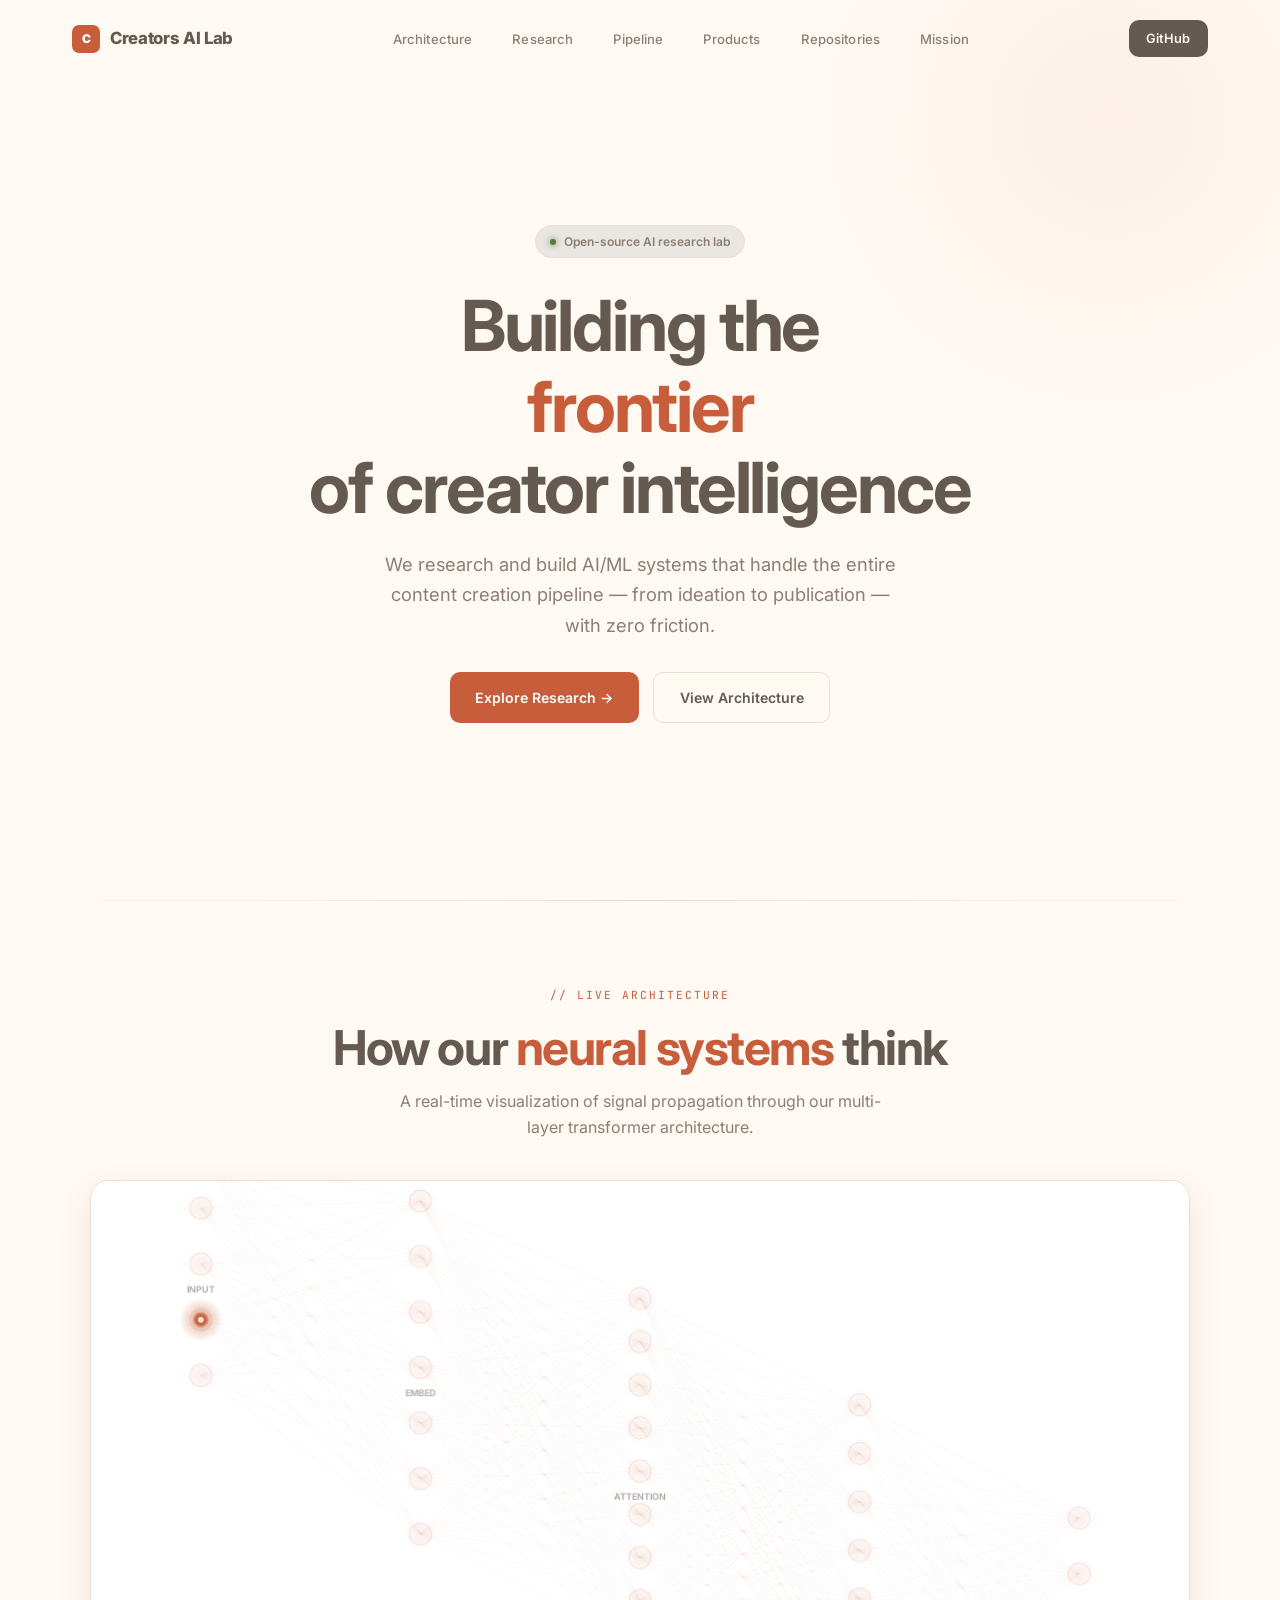
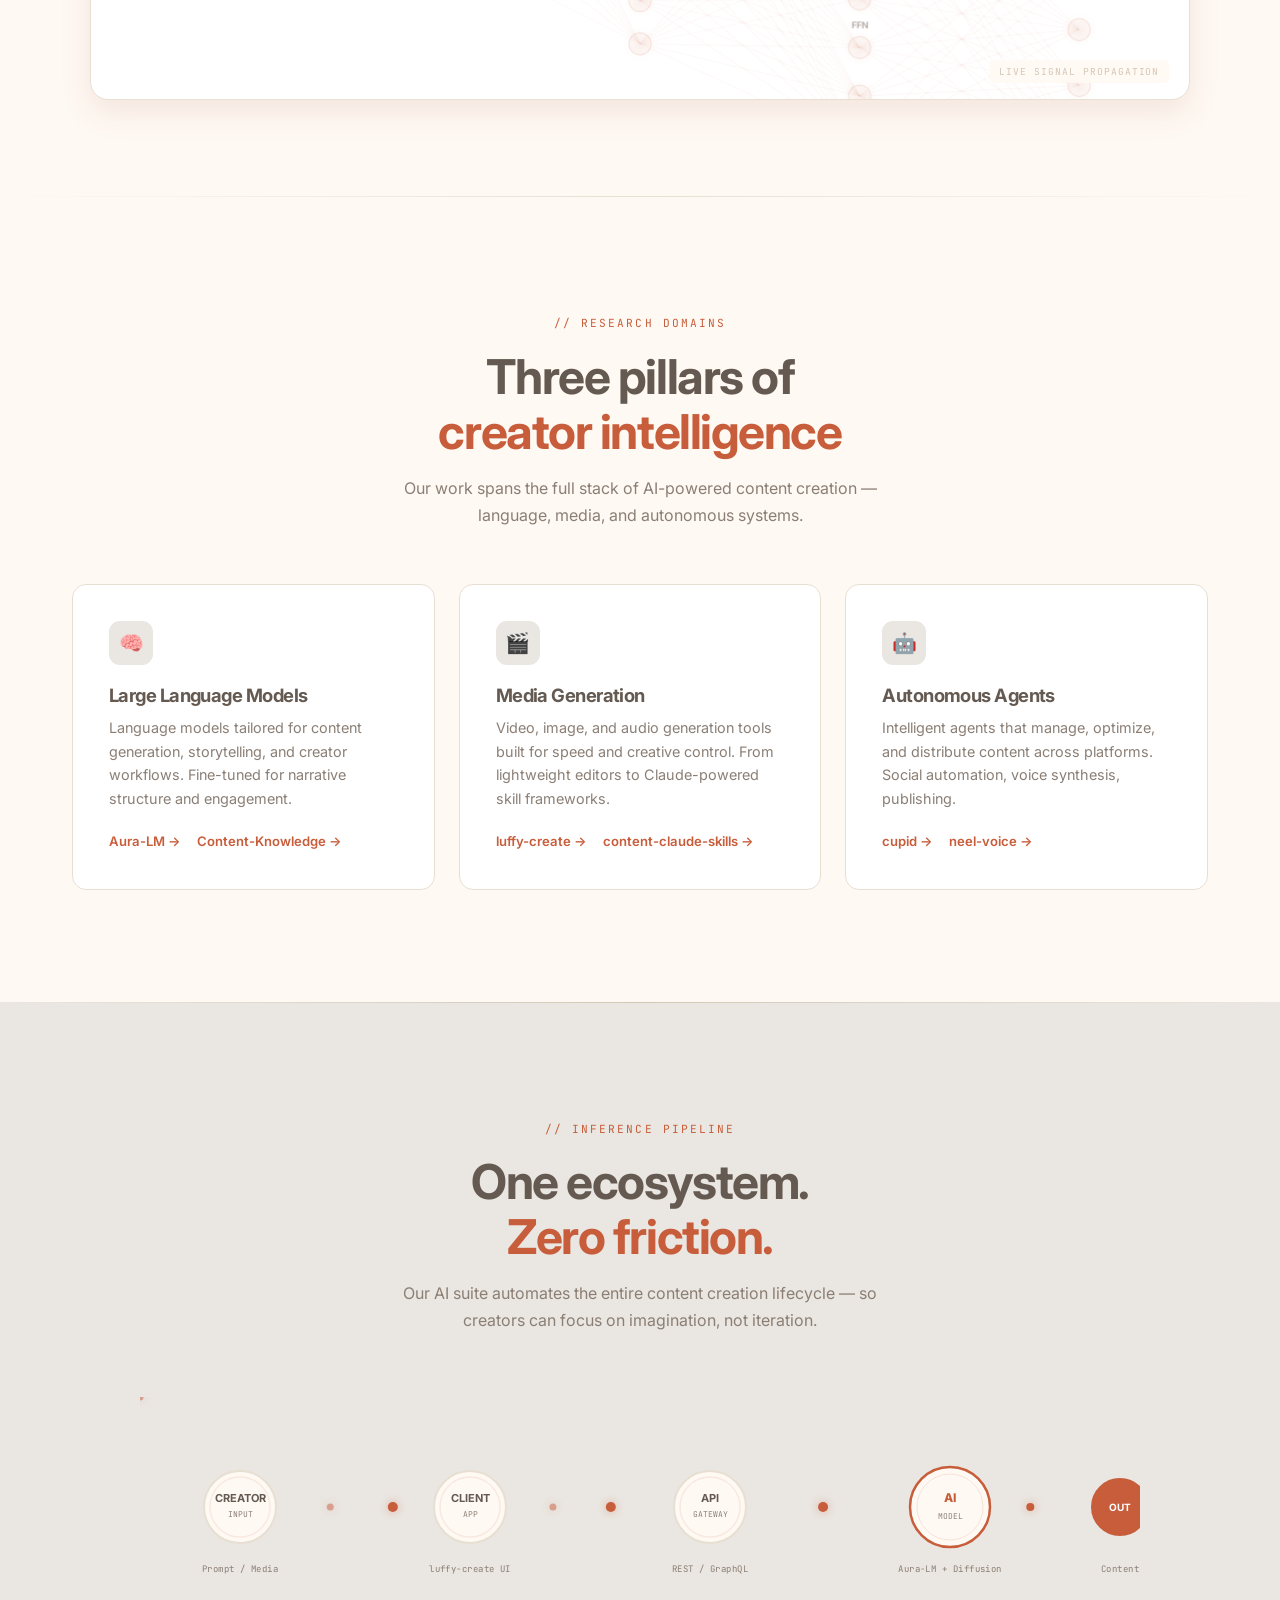
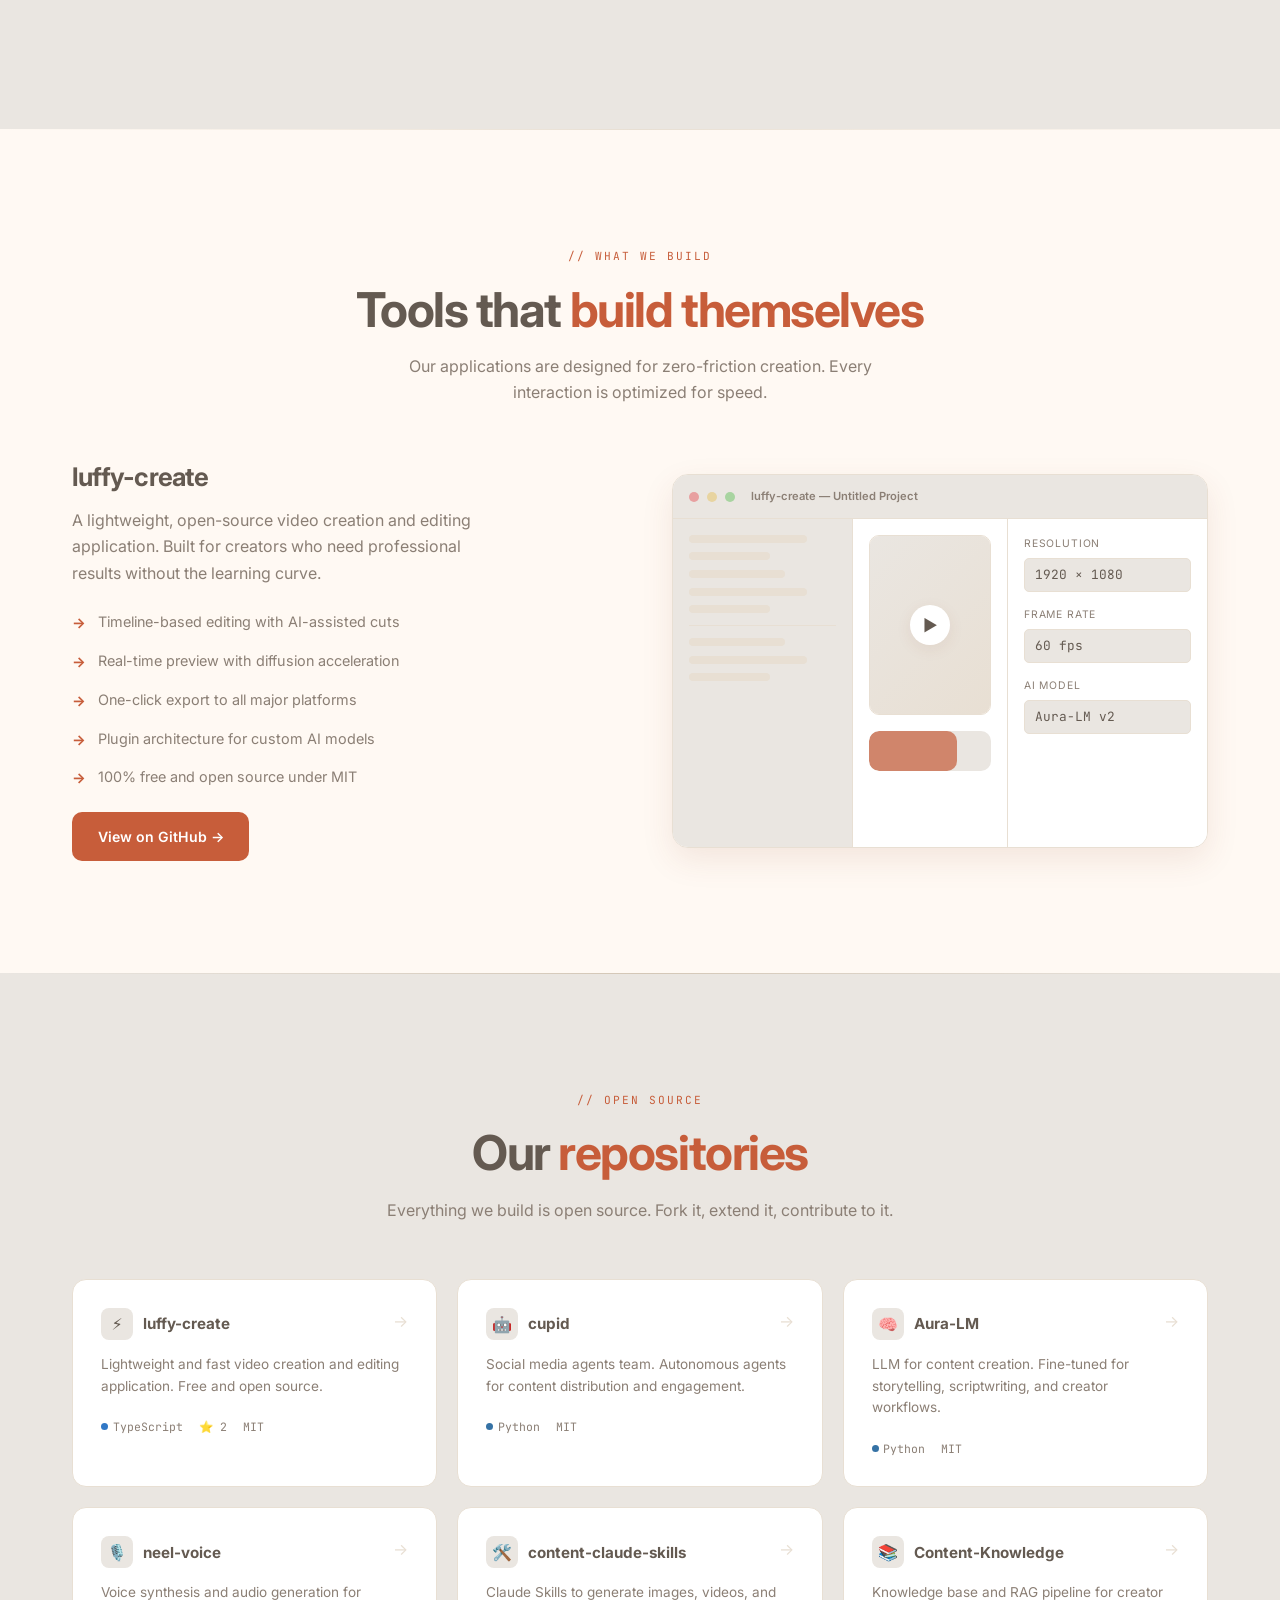
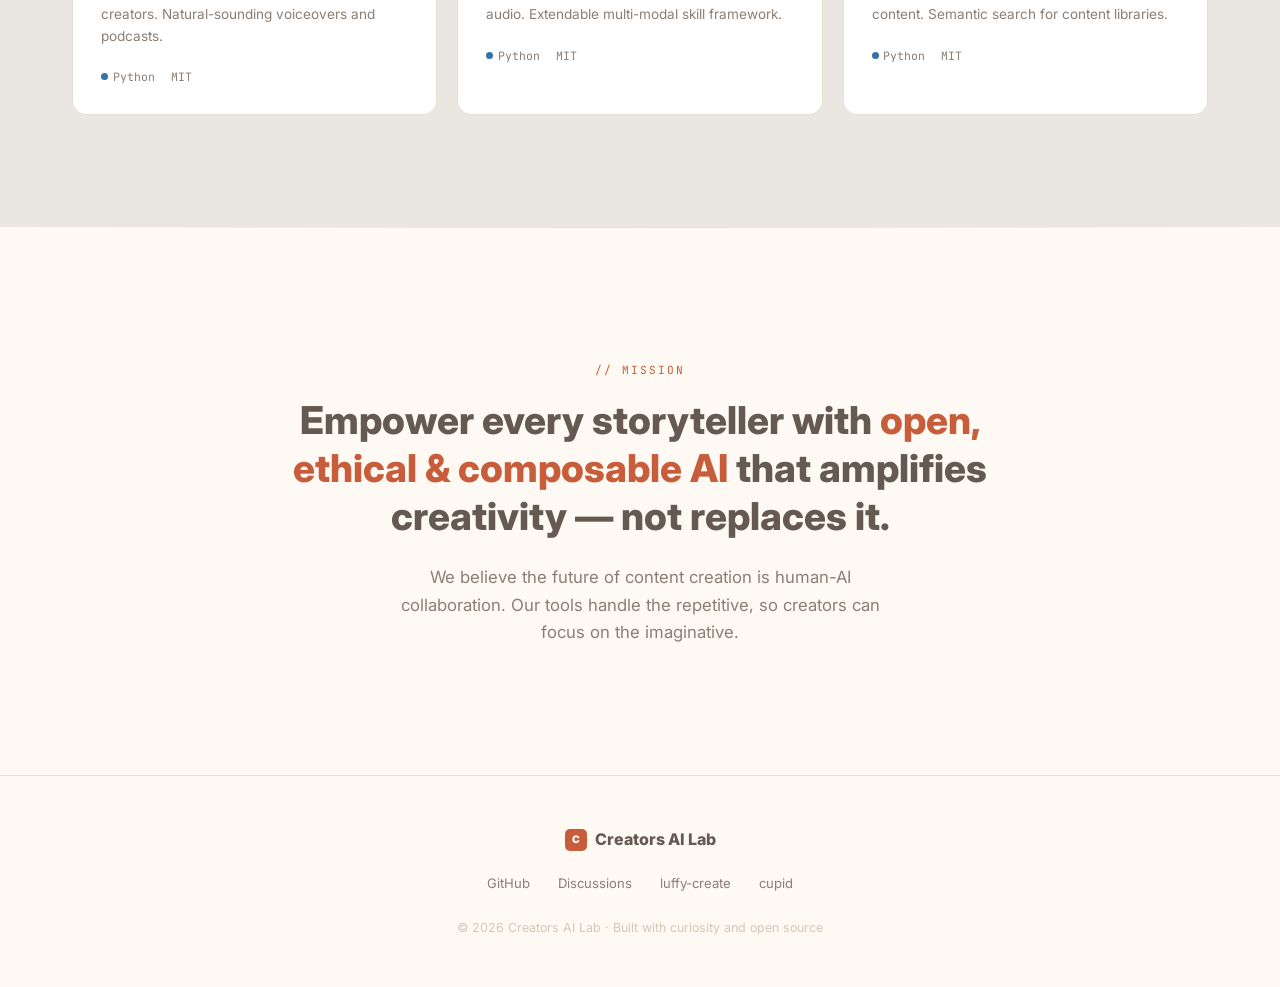
==== commit a2963bcd: "publish first version of webpage" ====
--- a/index2.html
+++ b/index2.html
@@ -23,6 +23,7 @@
                 Creators AI Lab
             </a>
             <ul class="nav-links">
+                <li><a href="#neural">Architecture</a></li>
                 <li><a href="#research">Research</a></li>
                 <li><a href="#pipeline">Pipeline</a></li>
                 <li><a href="#builder">Products</a></li>
@@ -34,34 +35,44 @@
     </nav>
 
     <!-- ═══════════════════════════════════════════════════════════════════ -->
-    <!--  HERO — Neural Network Canvas                                      -->
+    <!--  HERO                                                              -->
     <!-- ═══════════════════════════════════════════════════════════════════ -->
     <section class="hero">
-        <div class="container" style="display:contents;">
-            <div class="hero-content">
-                <div class="hero-badge">
-                    <span class="pulse"></span>
-                    Open-source AI research lab
-                </div>
-                <h1>
-                    <span class="line">Building the</span>
-                    <span class="line accent">frontier</span>
-                    <span class="line">of creator intelligence</span>
-                </h1>
-                <p class="hero-subtitle">
-                    We research and build AI/ML systems that handle the entire content creation pipeline — from ideation to publication — with zero friction.
-                </p>
-                <div class="hero-ctas">
-                    <a href="https://github.com/Creatorsai-Lab" class="btn-primary" target="_blank" rel="noopener">
-                        Explore Research →
-                    </a>
-                    <a href="#pipeline" class="btn-ghost">View Pipeline</a>
-                </div>
-            </div>
-
-            <div class="hero-visual">
+        <div class="hero-content">
+            <div class="hero-badge">
+                <span class="pulse"></span>
+                Open-source AI research lab
+            </div>
+            <h1>
+                <span class="line">Building the</span>
+                <span class="line accent">frontier</span>
+                <span class="line">of creator intelligence</span>
+            </h1>
+            <p class="hero-subtitle">
+                We research and build AI/ML systems that handle the entire content creation pipeline — from ideation to publication — with zero friction.
+            </p>
+            <div class="hero-ctas">
+                <a href="https://github.com/Creatorsai-Lab" class="btn-primary" target="_blank" rel="noopener">
+                    Explore Research →
+                </a>
+                <a href="#neural" class="btn-ghost">View Architecture</a>
+            </div>
+        </div>
+    </section>
+
+    <!-- ═══════════════════════════════════════════════════════════════════ -->
+    <!--  NEURAL ARCHITECTURE — Below Hero                                  -->
+    <!-- ═══════════════════════════════════════════════════════════════════ -->
+    <section class="neural-section" id="neural">
+        <div class="container">
+            <div class="neural-header reveal">
+                <span class="section-tag">// Live Architecture</span>
+                <h2>How our <span class="accent">neural systems</span> think</h2>
+                <p>A real-time visualization of signal propagation through our multi-layer transformer architecture.</p>
+            </div>
+            <div class="neural-canvas-wrapper reveal reveal-delay-1">
                 <canvas id="neural-canvas"></canvas>
-                <div class="hero-visual-label">Live Architecture Visualization</div>
+                <div class="neural-label">Live Signal Propagation</div>
             </div>
         </div>
     </section>
@@ -430,7 +441,7 @@
     <!-- ═══════════════════════════════════════════════════════════════════ -->
     <script>
     // ═══════════════════════════════════════════════════════════════════════
-    //  1. NEURAL NETWORK CANVAS — Layered Architecture Animation
+    //  1. NEURAL NETWORK CANVAS — Slow, Smooth, Large Neurons
     // ═══════════════════════════════════════════════════════════════════════
     (function() {
         const canvas = document.getElementById('neural-canvas');
@@ -440,55 +451,68 @@
         let signals = [];
         let frame = 0;
 
-        const COLORS = {
-            neuron: '#c75d3a',
-            neuronGlow: 'rgba(199, 93, 58, 0.15)',
-            connection: 'rgba(199, 93, 58, 0.08)',
-            signal: '#c75d3a',
-            text: '#8b7f75'
+        const CONFIG = {
+            neuronRadius: 11,
+            neuronGlowBase: 18,
+            neuronGlowActive: 32,
+            connectionOpacityBase: 0.035,
+            connectionOpacityActive: 0.18,
+            signalSpeedMin: 0.0018,
+            signalSpeedMax: 0.0032,
+            signalSpawnInterval: 90,
+            signalSpawnIntervalVar: 50,
+            decayRate: 0.955,
+            layers: [
+                { count: 5,  label: 'INPUT',     yRatio: 0.16 },
+                { count: 7,  label: 'EMBED',     yRatio: 0.36 },
+                { count: 9,  label: 'ATTENTION', yRatio: 0.56 },
+                { count: 8,  label: 'FFN',       yRatio: 0.76 },
+                { count: 6,  label: 'OUTPUT',    yRatio: 0.92 }
+            ]
         };
 
         function resize() {
-            const rect = canvas.parentElement.getBoundingClientRect();
-            W = canvas.width = rect.width * window.devicePixelRatio;
-            H = canvas.height = rect.height * window.devicePixelRatio;
-            ctx.scale(window.devicePixelRatio, window.devicePixelRatio);
-            W /= window.devicePixelRatio;
-            H /= window.devicePixelRatio;
+            const wrapper = canvas.parentElement;
+            const rect = wrapper.getBoundingClientRect();
+            const dpr = Math.min(window.devicePixelRatio, 2);
+            W = canvas.width = rect.width * dpr;
+            H = canvas.height = rect.height * dpr;
+            ctx.setTransform(dpr, 0, 0, dpr, 0, 0);
+            W = rect.width;
+            H = rect.height;
             initLayers();
         }
 
         function initLayers() {
             layers = [];
-            const layerConfigs = [
-                { count: 5,  label: 'INPUT',    y: H * 0.18 },
-                { count: 7,  label: 'EMBED',    y: H * 0.38 },
-                { count: 9,  label: 'ATTENTION',y: H * 0.58 },
-                { count: 6,  label: 'GENERATE', y: H * 0.78 }
-            ];
-
-            const marginX = W * 0.12;
+            const marginX = W * 0.10;
             const availableW = W - marginX * 2;
-
-            layerConfigs.forEach((cfg, li) => {
-                const x = marginX + (availableW / (layerConfigs.length - 1)) * li;
+            const layerCount = CONFIG.layers.length;
+
+            CONFIG.layers.forEach((cfg, li) => {
+                const x = marginX + (availableW / (layerCount - 1)) * li;
                 const neurons = [];
-                const spacing = Math.min(50, (H * 0.6) / cfg.count);
-                const startY = cfg.y - (cfg.count - 1) * spacing / 2;
+                const spacing = Math.min(56, (H * 0.75) / Math.max(cfg.count, 1));
+                const startY = cfg.yRatio * H - (cfg.count - 1) * spacing / 2;
 
                 for (let i = 0; i < cfg.count; i++) {
                     neurons.push({
                         x: x,
                         y: startY + i * spacing,
-                        r: 5,
+                        r: CONFIG.neuronRadius,
                         active: 0,
-                        label: i === Math.floor(cfg.count/2) ? cfg.label : null
+                        targetActive: 0,
+                        label: i === Math.floor(cfg.count / 2) ? cfg.label : null
                     });
                 }
                 layers.push(neurons);
             });
         }
 
+        function easeInOutCubic(t) {
+            return t < 0.5 ? 4 * t * t * t : 1 - Math.pow(-2 * t + 2, 3) / 2;
+        }
+
         function spawnSignal() {
             const startLayer = 0;
             const startNeuron = Math.floor(Math.random() * layers[startLayer].length);
@@ -496,11 +520,15 @@
 
             for (let l = 1; l < layers.length; l++) {
                 const prev = path[path.length - 1];
-                // Connect to 1-3 random neurons in next layer
                 const targets = [];
-                const count = 1 + Math.floor(Math.random() * 2);
+                const count = 1 + Math.floor(Math.random() * 3);
+                const used = new Set();
                 for (let c = 0; c < count; c++) {
-                    targets.push(Math.floor(Math.random() * layers[l].length));
+                    let idx;
+                    do { idx = Math.floor(Math.random() * layers[l].length); }
+                    while (used.has(idx) && used.size < layers[l].length);
+                    used.add(idx);
+                    targets.push(idx);
                 }
                 path.push({ layer: l, neurons: targets });
             }
@@ -508,44 +536,45 @@
             signals.push({
                 path: path,
                 progress: 0,
-                speed: 0.008 + Math.random() * 0.006,
-                branchIndex: 0,
-                branches: []
+                speed: CONFIG.signalSpeedMin + Math.random() * (CONFIG.signalSpeedMax - CONFIG.signalSpeedMin),
+                easedProgress: 0
             });
         }
 
+        let nextSpawn = CONFIG.signalSpawnInterval;
+
         function update() {
             frame++;
 
-            // Spawn signals periodically
-            if (frame % 40 === 0) spawnSignal();
-            if (frame % 70 === 0) spawnSignal();
-
-            // Update signals
+            if (frame >= nextSpawn) {
+                spawnSignal();
+                nextSpawn = frame + CONFIG.signalSpawnInterval + Math.floor(Math.random() * CONFIG.signalSpawnIntervalVar);
+            }
+
+            // Update signals with easing
             for (let i = signals.length - 1; i >= 0; i--) {
                 const s = signals[i];
                 s.progress += s.speed;
-
-                // Activate neurons as signal passes
+                s.easedProgress = easeInOutCubic(Math.min(s.progress, 1));
+
                 const totalSteps = s.path.length - 1;
-                const currentStep = Math.floor(s.progress * totalSteps);
-                const stepProgress = (s.progress * totalSteps) - currentStep;
+                const currentStep = Math.floor(s.easedProgress * totalSteps);
+                const stepProgress = (s.easedProgress * totalSteps) - currentStep;
+                const smoothStep = easeInOutCubic(stepProgress);
 
                 if (currentStep < totalSteps) {
                     const from = s.path[currentStep];
                     const to = s.path[currentStep + 1];
 
-                    // Activate source neuron
                     if (from.neuron !== undefined) {
                         const n = layers[from.layer][from.neuron];
-                        n.active = Math.max(n.active, 1 - stepProgress);
+                        n.targetActive = Math.max(n.targetActive, 1 - smoothStep);
                     }
 
-                    // Activate target neurons
                     if (to.neurons) {
                         to.neurons.forEach(ti => {
                             const n = layers[to.layer][ti];
-                            n.active = Math.max(n.active, stepProgress);
+                            n.targetActive = Math.max(n.targetActive, smoothStep);
                         });
                     }
                 }
@@ -555,10 +584,12 @@
                 }
             }
 
-            // Decay neuron activation
+            // Smooth neuron activation with lerp
             layers.forEach(layer => {
                 layer.forEach(n => {
-                    n.active *= 0.92;
+                    n.active += (n.targetActive - n.active) * 0.12;
+                    n.targetActive *= CONFIG.decayRate;
+                    if (n.targetActive < 0.001) n.targetActive = 0;
                 });
             });
         }
@@ -567,15 +598,15 @@
             ctx.clearRect(0, 0, W, H);
 
             // Draw connections
-            ctx.strokeStyle = COLORS.connection;
-            ctx.lineWidth = 1;
+            ctx.lineWidth = 1.2;
             for (let l = 0; l < layers.length - 1; l++) {
                 for (let i = 0; i < layers[l].length; i++) {
-                    for (let j = 0; j < layers[l+1].length; j++) {
+                    for (let j = 0; j < layers[l + 1].length; j++) {
                         const a = layers[l][i];
-                        const b = layers[l+1][j];
+                        const b = layers[l + 1][j];
                         const activity = (a.active + b.active) * 0.5;
-                        ctx.globalAlpha = 0.04 + activity * 0.25;
+                        const alpha = CONFIG.connectionOpacityBase + activity * CONFIG.connectionOpacityActive;
+                        ctx.strokeStyle = `rgba(199, 93, 58, ${alpha})`;
                         ctx.beginPath();
                         ctx.moveTo(a.x, a.y);
                         ctx.lineTo(b.x, b.y);
@@ -583,13 +614,13 @@
                     }
                 }
             }
-            ctx.globalAlpha = 1;
 
             // Draw signals traveling
             signals.forEach(s => {
                 const totalSteps = s.path.length - 1;
-                const currentStep = Math.floor(s.progress * totalSteps);
-                const stepProgress = (s.progress * totalSteps) - currentStep;
+                const currentStep = Math.floor(s.easedProgress * totalSteps);
+                const stepProgress = (s.easedProgress * totalSteps) - currentStep;
+                const smoothStep = easeInOutCubic(stepProgress);
 
                 if (currentStep < totalSteps) {
                     const from = s.path[currentStep];
@@ -599,22 +630,33 @@
                         const a = layers[from.layer][from.neuron];
                         to.neurons.forEach(ti => {
                             const b = layers[to.layer][ti];
-                            const sx = a.x + (b.x - a.x) * stepProgress;
-                            const sy = a.y + (b.y - a.y) * stepProgress;
-
-                            // Glow
-                            const grad = ctx.createRadialGradient(sx, sy, 0, sx, sy, 12);
-                            grad.addColorStop(0, 'rgba(199, 93, 58, 0.4)');
-                            grad.addColorStop(1, 'rgba(199, 93, 58, 0)');
-                            ctx.fillStyle = grad;
+                            const sx = a.x + (b.x - a.x) * smoothStep;
+                            const sy = a.y + (b.y - a.y) * smoothStep;
+
+                            // Soft outer glow
+                            const outerGrad = ctx.createRadialGradient(sx, sy, 0, sx, sy, 22);
+                            outerGrad.addColorStop(0, 'rgba(199, 93, 58, 0.22)');
+                            outerGrad.addColorStop(0.5, 'rgba(199, 93, 58, 0.08)');
+                            outerGrad.addColorStop(1, 'rgba(199, 93, 58, 0)');
+                            ctx.fillStyle = outerGrad;
                             ctx.beginPath();
-                            ctx.arc(sx, sy, 12, 0, Math.PI * 2);
+                            ctx.arc(sx, sy, 22, 0, Math.PI * 2);
                             ctx.fill();
 
+                            // Inner glow
+                            const innerGrad = ctx.createRadialGradient(sx, sy, 0, sx, sy, 8);
+                            innerGrad.addColorStop(0, 'rgba(255, 255, 255, 0.9)');
+                            innerGrad.addColorStop(0.4, 'rgba(199, 93, 58, 0.8)');
+                            innerGrad.addColorStop(1, 'rgba(199, 93, 58, 0)');
+                            ctx.fillStyle = innerGrad;
+                            ctx.beginPath();
+                            ctx.arc(sx, sy, 8, 0, Math.PI * 2);
+                            ctx.fill();
+
                             // Core
-                            ctx.fillStyle = COLORS.signal;
+                            ctx.fillStyle = '#fff';
                             ctx.beginPath();
-                            ctx.arc(sx, sy, 3, 0, Math.PI * 2);
+                            ctx.arc(sx, sy, 2.8, 0, Math.PI * 2);
                             ctx.fill();
                         });
                     }
@@ -624,27 +666,45 @@
             // Draw neurons
             layers.forEach((layer, li) => {
                 layer.forEach((n, ni) => {
-                    const glowR = n.r + 8 + n.active * 12;
+                    const glowR = CONFIG.neuronGlowBase + n.active * CONFIG.neuronGlowActive;
                     const grad = ctx.createRadialGradient(n.x, n.y, 0, n.x, n.y, glowR);
-                    grad.addColorStop(0, `rgba(199, 93, 58, ${0.1 + n.active * 0.3})`);
+                    const glowAlpha = 0.06 + n.active * 0.28;
+                    grad.addColorStop(0, `rgba(199, 93, 58, ${glowAlpha})`);
+                    grad.addColorStop(0.5, `rgba(199, 93, 58, ${glowAlpha * 0.4})`);
                     grad.addColorStop(1, 'rgba(199, 93, 58, 0)');
                     ctx.fillStyle = grad;
                     ctx.beginPath();
                     ctx.arc(n.x, n.y, glowR, 0, Math.PI * 2);
                     ctx.fill();
 
-                    // Neuron body
-                    ctx.fillStyle = n.active > 0.3 ? '#c75d3a' : '#e8dfd3';
+                    // Neuron ring
+                    ctx.strokeStyle = n.active > 0.15 ? 'rgba(199, 93, 58, 0.6)' : 'rgba(199, 93, 58, 0.15)';
+                    ctx.lineWidth = n.active > 0.15 ? 2.2 : 1.2;
                     ctx.beginPath();
-                    ctx.arc(n.x, n.y, n.r + n.active * 2, 0, Math.PI * 2);
+                    ctx.arc(n.x, n.y, n.r, 0, Math.PI * 2);
+                    ctx.stroke();
+
+                    // Neuron fill
+                    const fillAlpha = 0.04 + n.active * 0.35;
+                    ctx.fillStyle = `rgba(199, 93, 58, ${fillAlpha})`;
+                    ctx.beginPath();
+                    ctx.arc(n.x, n.y, n.r - 1, 0, Math.PI * 2);
                     ctx.fill();
 
+                    // Center dot
+                    if (n.active > 0.2) {
+                        ctx.fillStyle = `rgba(199, 93, 58, ${0.4 + n.active * 0.6})`;
+                        ctx.beginPath();
+                        ctx.arc(n.x, n.y, 3.5, 0, Math.PI * 2);
+                        ctx.fill();
+                    }
+
                     // Labels
-                    if (n.label && li < layers.length) {
-                        ctx.fillStyle = COLORS.text;
-                        ctx.font = '500 9px Inter';
+                    if (n.label) {
+                        ctx.fillStyle = n.active > 0.1 ? 'rgba(199, 93, 58, 0.9)' : 'rgba(139, 127, 117, 0.7)';
+                        ctx.font = `600 ${n.active > 0.1 ? 10 : 9}px Inter`;
                         ctx.textAlign = 'center';
-                        ctx.fillText(n.label, n.x, n.y + 22);
+                        ctx.fillText(n.label, n.x, n.y + n.r + 18);
                     }
                 });
             });
@@ -656,7 +716,10 @@
             requestAnimationFrame(loop);
         }
 
-        window.addEventListener('resize', resize);
+        window.addEventListener('resize', () => {
+            resize();
+        });
+
         resize();
         loop();
     })();
--- a/style2.css
+++ b/style2.css
@@ -181,11 +181,12 @@
 /* ═══════════════════════════════════════════════════════════════════════ */
 .hero {
   min-height: 100vh;
-  display: grid;
-  grid-template-columns: 1fr 1fr;
-  align-items: center;
-  gap: 3rem;
-  padding: 8rem 0 4rem;
+  display: flex;
+  flex-direction: column;
+  align-items: center;
+  justify-content: center;
+  text-align: center;
+  padding: 8rem 2rem 5rem;
   position: relative;
   overflow: hidden;
 }
@@ -202,7 +203,7 @@
 .hero-content {
   position: relative;
   z-index: 2;
-  padding-left: 2rem;
+  max-width: 720px;
 }
 
 .hero-badge {
@@ -244,8 +245,8 @@
 
 .hero-subtitle {
   font-size: clamp(1rem, 1.5vw, 1.15rem);
-  max-width: 460px;
-  margin-bottom: 2rem;
+  max-width: 520px;
+  margin: 0 auto 2rem;
   opacity: 0;
   animation: fadeInUp 0.8s var(--ease-out-expo) 0.7s forwards;
 }
@@ -253,6 +254,7 @@
 .hero-ctas {
   display: flex;
   gap: 0.875rem;
+  justify-content: center;
   opacity: 0;
   animation: fadeInUp 0.8s var(--ease-out-expo) 0.9s forwards;
 }
@@ -299,34 +301,70 @@
   background: var(--color-inline-bg);
 }
 
-/* ── Neural Canvas Container ── */
-.hero-visual {
-  position: relative;
-  height: 100%;
-  min-height: 500px;
-  display: flex;
-  align-items: center;
-  justify-content: center;
+/* ═══════════════════════════════════════════════════════════════════════ */
+/*  NEURAL ARCHITECTURE SECTION — Moved below hero                      */
+/* ═══════════════════════════════════════════════════════════════════════ */
+.neural-section {
+  padding: 5rem 0 6rem;
+  position: relative;
+  overflow: hidden;
+}
+
+.neural-section::before {
+  content: '';
+  position: absolute;
+  top: 0; left: 0; right: 0;
+  height: 1px;
+  background: linear-gradient(90deg, transparent, var(--color-border), transparent);
+}
+
+.neural-header {
+  text-align: center;
+  margin-bottom: 2.5rem;
+}
+
+.neural-header h2 {
+  margin-bottom: 0.75rem;
+}
+
+.neural-header p {
+  max-width: 500px;
+  margin: 0 auto;
+  font-size: 1rem;
+}
+
+.neural-canvas-wrapper {
+  position: relative;
+  width: 100%;
+  max-width: 1100px;
+  margin: 0 auto;
+  height: 520px;
+  background: white;
+  border: 1px solid var(--color-border);
+  border-radius: calc(var(--border-radius) + 8px);
+  overflow: hidden;
+  box-shadow: var(--shadow-lg);
 }
 
 #neural-canvas {
   position: absolute;
   top: 0; left: 0;
   width: 100%; height: 100%;
-  z-index: 1;
-}
-
-.hero-visual-label {
-  position: absolute;
-  bottom: 2rem; right: 2rem;
+}
+
+.neural-label {
+  position: absolute;
+  bottom: 1rem; right: 1.25rem;
   font-family: var(--font-mono);
-  font-size: 0.65rem;
+  font-size: 0.6rem;
   color: var(--color-border-hover);
   letter-spacing: 0.1em;
   text-transform: uppercase;
   z-index: 2;
-  opacity: 0;
-  animation: fadeIn 1s ease 1.5s forwards;
+  background: rgba(255, 249, 243, 0.85);
+  padding: 0.25rem 0.6rem;
+  border-radius: 4px;
+  backdrop-filter: blur(4px);
 }
 
 /* ═══════════════════════════════════════════════════════════════════════ */
@@ -462,7 +500,6 @@
   margin: 0 auto;
 }
 
-/* Animated packet on SVG path */
 .packet {
   fill: var(--color-primary);
   filter: drop-shadow(0 0 4px rgba(199, 93, 58, 0.4));
@@ -531,7 +568,6 @@
   margin-top: 1px;
 }
 
-/* ── The App Window Animation ── */
 .app-window {
   background: white;
   border: 1px solid var(--color-border);
@@ -961,7 +997,6 @@
   to { width: 72%; }
 }
 
-/* ── Scroll Reveal Classes ── */
 .reveal {
   opacity: 0;
   transform: translateY(30px);
@@ -981,16 +1016,11 @@
 /*  RESPONSIVE                                                           */
 /* ═══════════════════════════════════════════════════════════════════════ */
 @media (max-width: 1024px) {
-  .hero { grid-template-columns: 1fr; text-align: center; padding-top: 7rem; }
-  .hero-content { padding-left: 0; }
-  .hero-subtitle { margin-left: auto; margin-right: auto; }
-  .hero-ctas { justify-content: center; }
-  .hero-visual { min-height: 350px; order: -1; }
-  .hero-visual-label { right: 1rem; bottom: 0.5rem; }
   .research-grid { grid-template-columns: 1fr; }
   .builder-grid { grid-template-columns: 1fr; }
   .app-body { grid-template-columns: 140px 1fr 160px; }
   .repos-grid { grid-template-columns: 1fr; }
+  .neural-canvas-wrapper { height: 400px; }
 }
 
 @media (max-width: 640px) {
@@ -999,4 +1029,5 @@
   .app-sidebar, .app-right { display: none; }
   .hero h1 { font-size: 2.2rem; }
   .container { padding: 0 1.25rem; }
-}
+  .neural-canvas-wrapper { height: 320px; }
+}
